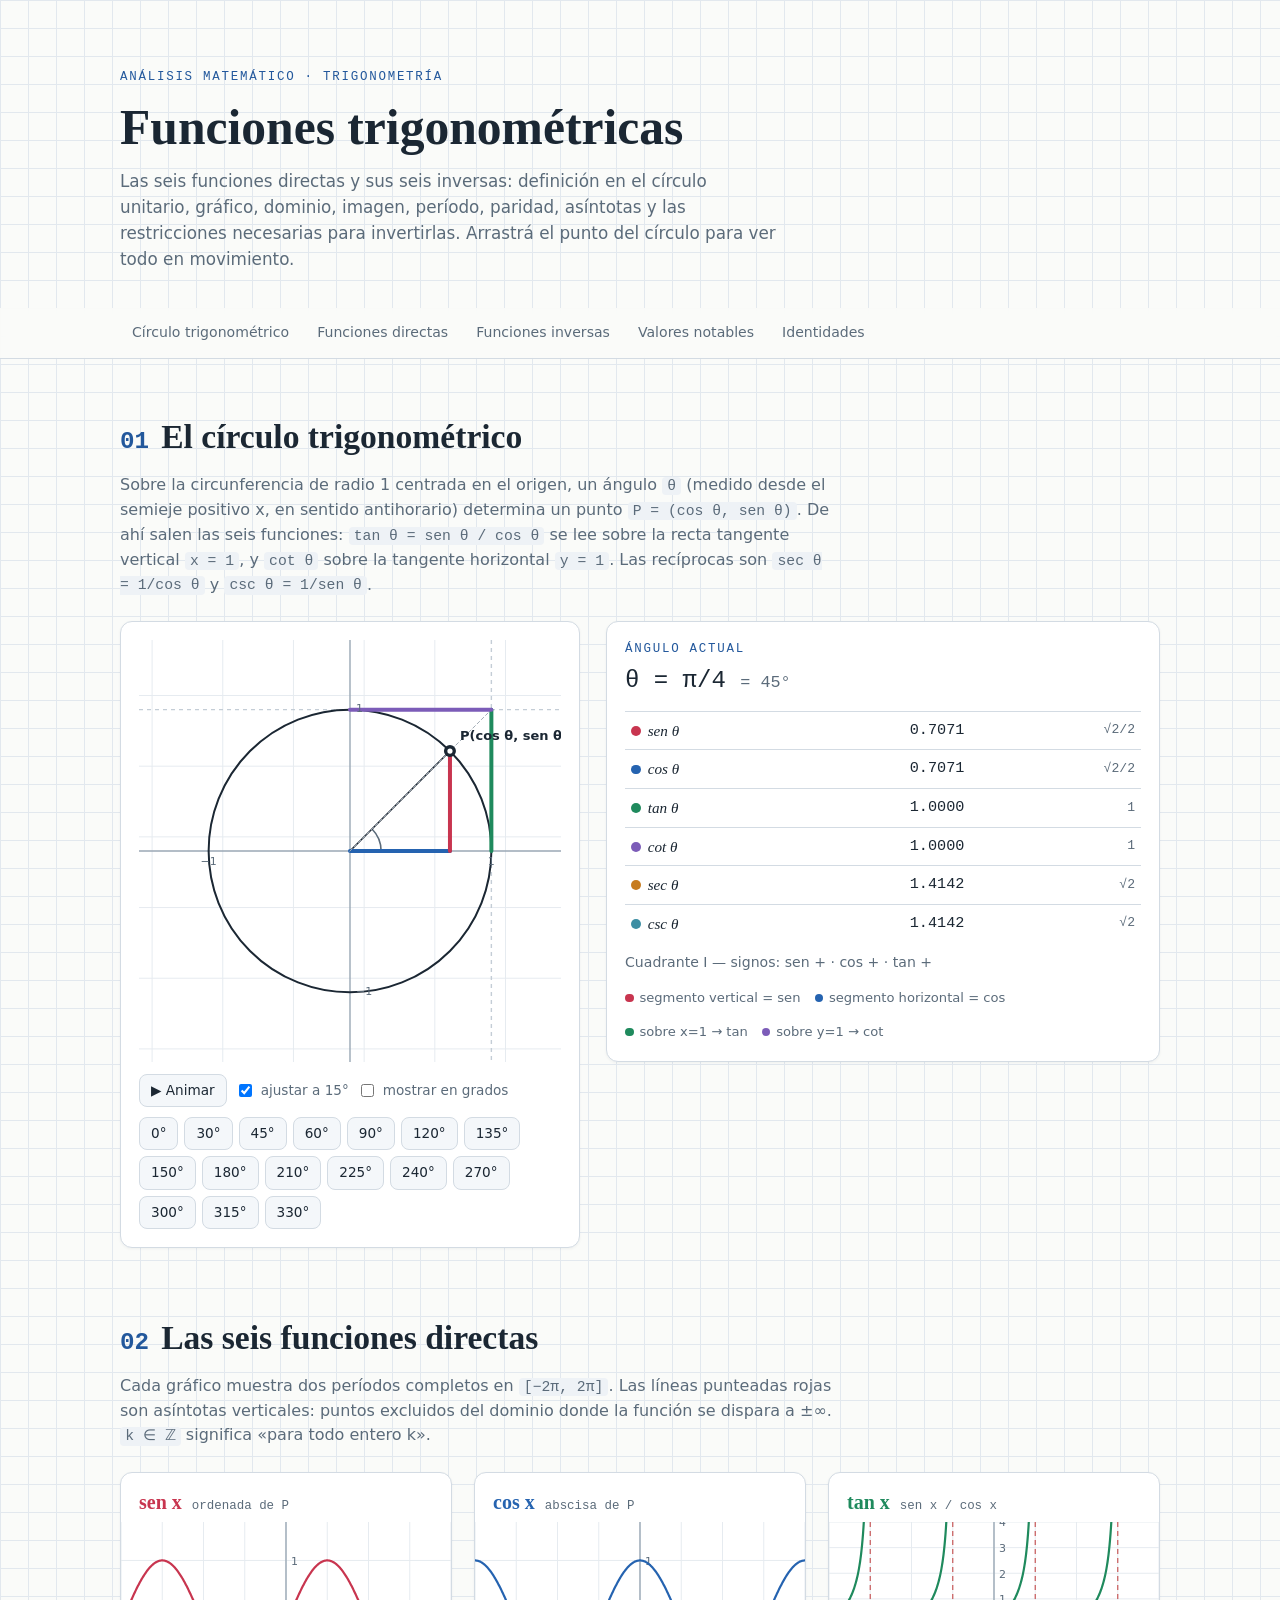
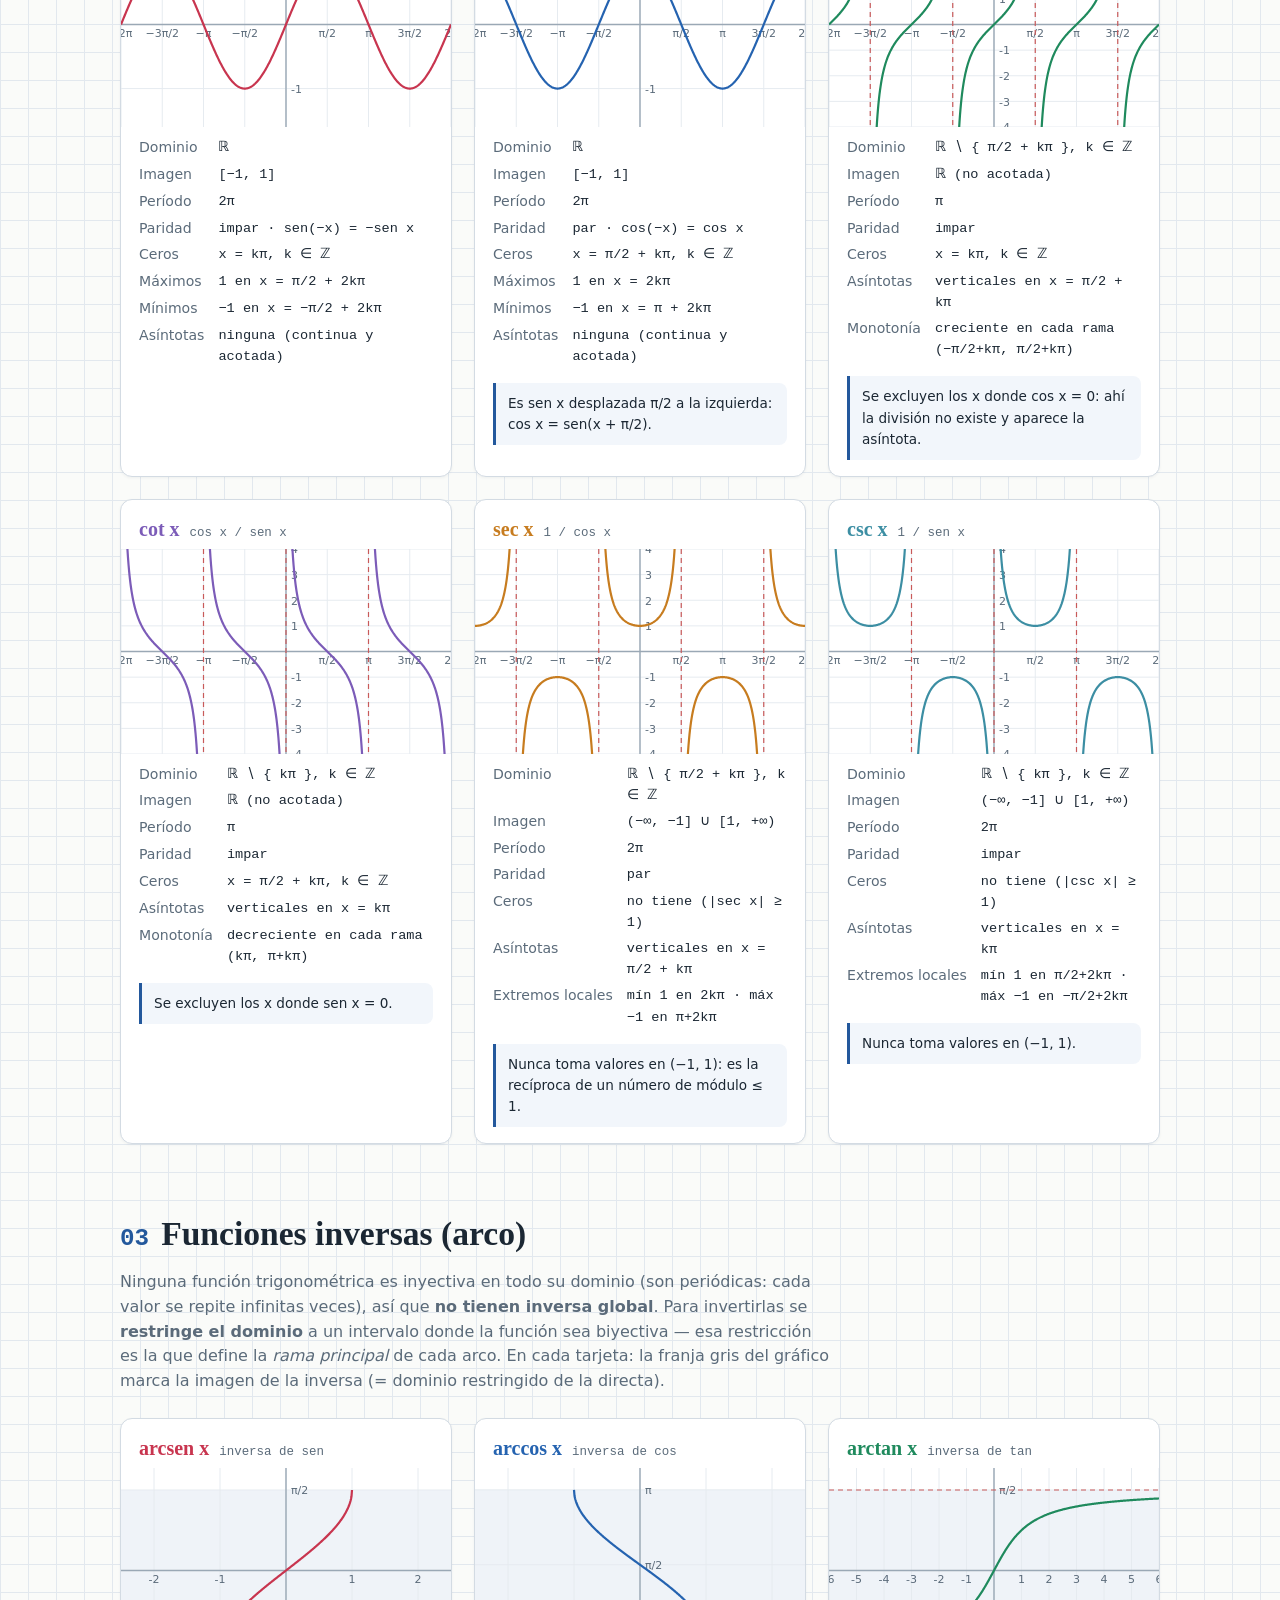
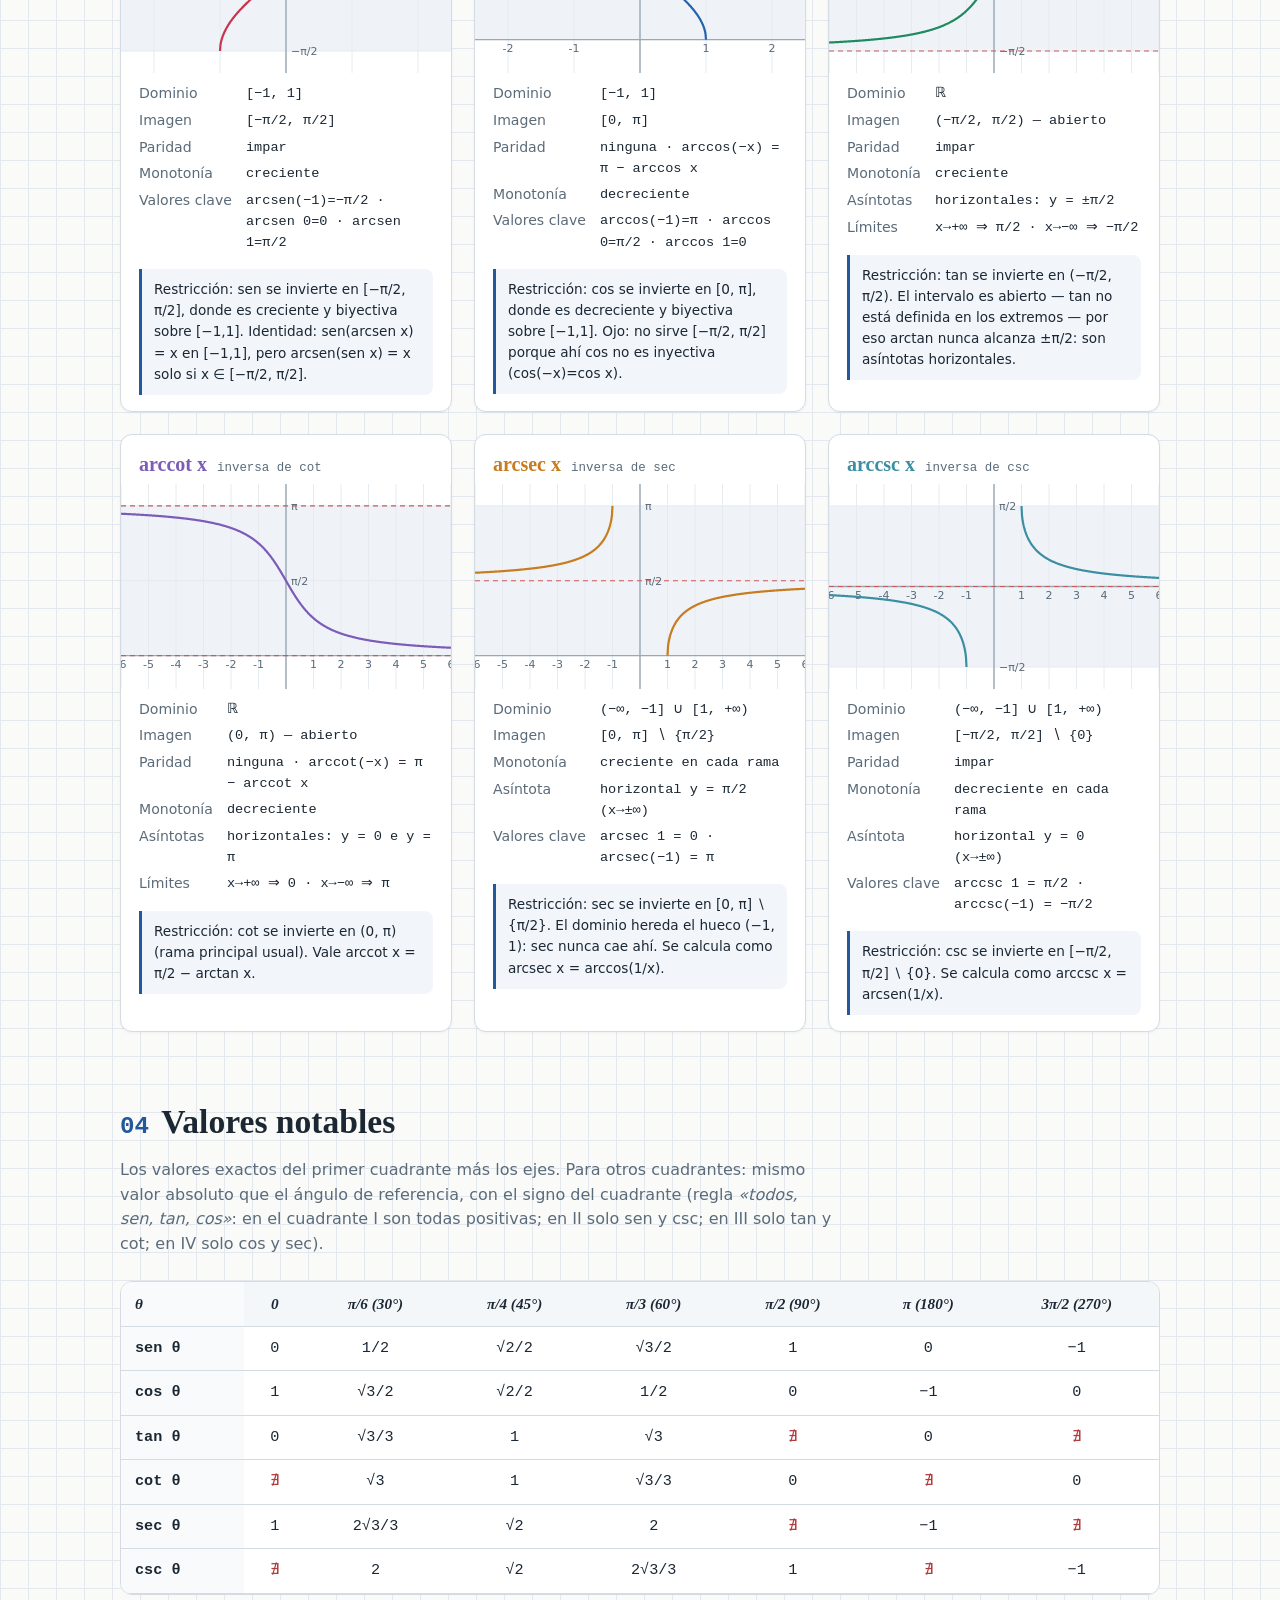
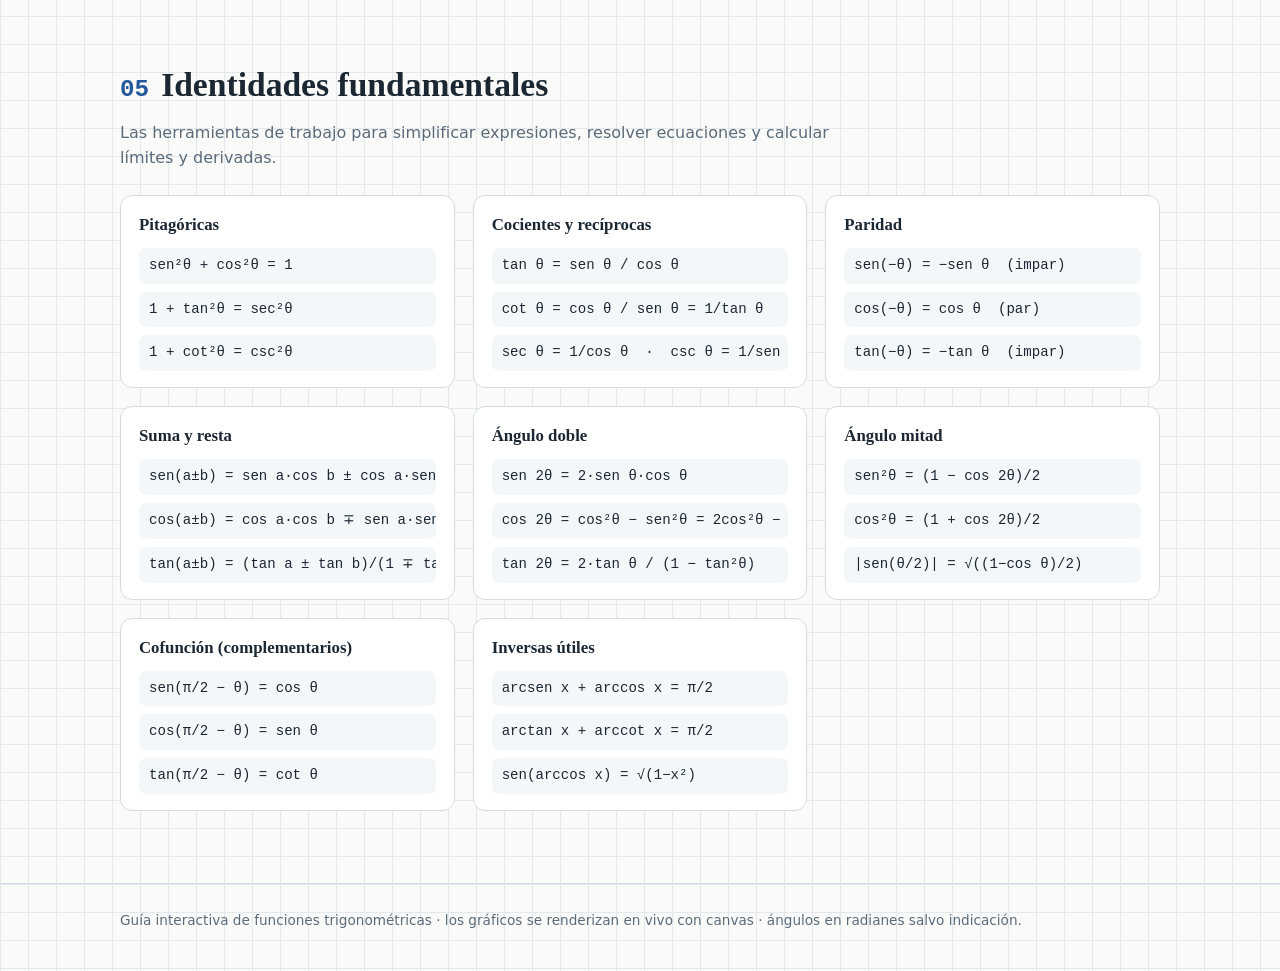
==== analisis/trigonometria/index.html @ d9e130fe "add(analisis): index.html" ====
<!DOCTYPE html>
<html lang="es">
<head>
<meta charset="utf-8">
<meta name="viewport" content="width=device-width, initial-scale=1">
<title>Funciones trigonométricas — guía completa</title>
<style>
  :root{
    --paper:#fafbf9;
    --grid:#e2e8ee;
    --ink:#1b2733;
    --muted:#5b6b7a;
    --accent:#23589c;
    --card:#ffffff;
    --line:#d3dbe3;
    --sin:#c8354f;
    --cos:#2563b0;
    --tan:#1f8a5d;
    --cot:#7c5cb8;
    --sec:#c77c1f;
    --csc:#3c8ea3;
    --serif:'Iowan Old Style','Palatino Linotype',Palatino,Georgia,serif;
    --sans:system-ui,-apple-system,'Segoe UI',Roboto,sans-serif;
    --mono:ui-monospace,'Cascadia Code',Menlo,Consolas,monospace;
  }
  *{box-sizing:border-box}
  html{scroll-behavior:smooth}
  @media (prefers-reduced-motion: reduce){ html{scroll-behavior:auto} }
  body{
    margin:0; color:var(--ink); font-family:var(--sans);
    background:
      linear-gradient(var(--grid) 1px, transparent 1px),
      linear-gradient(90deg, var(--grid) 1px, transparent 1px),
      var(--paper);
    background-size:28px 28px, 28px 28px, auto;
    line-height:1.55;
  }
  .wrap{max-width:1080px; margin:0 auto; padding:0 20px}

  header.hero{padding:56px 0 8px}
  .eyebrow{font-family:var(--mono); font-size:.78rem; letter-spacing:.14em; text-transform:uppercase; color:var(--accent)}
  h1{font-family:var(--serif); font-size:clamp(2rem,5vw,3.1rem); margin:.2em 0 .25em; text-wrap:balance; line-height:1.12}
  .lede{max-width:62ch; color:var(--muted); font-size:1.05rem; margin:0}

  nav.toc{position:sticky; top:0; z-index:30; background:rgba(250,251,249,.92); backdrop-filter:blur(6px);
    border-bottom:1px solid var(--line); margin-top:28px}
  nav.toc .wrap{display:flex; gap:4px; overflow-x:auto; padding:8px 20px}
  nav.toc a{white-space:nowrap; text-decoration:none; color:var(--muted); font-size:.88rem; padding:6px 12px; border-radius:999px}
  nav.toc a:hover, nav.toc a:focus-visible{color:var(--accent); background:#eaf1f8; outline:none}

  section{padding:52px 0 12px}
  h2{font-family:var(--serif); font-size:clamp(1.5rem,3.4vw,2.1rem); margin:0 0 .3em; text-wrap:balance}
  h2 .num{color:var(--accent); font-family:var(--mono); font-size:.72em; margin-right:.5em}
  .sub{color:var(--muted); max-width:70ch; margin:0 0 24px}
  .sub code, p code, li code, td code{font-family:var(--mono); font-size:.92em; background:#eef2f6; padding:.08em .35em; border-radius:4px}

  /* ---------- círculo ---------- */
  .circle-layout{display:grid; grid-template-columns:minmax(300px,460px) 1fr; gap:26px; align-items:start}
  @media (max-width:820px){ .circle-layout{grid-template-columns:1fr} }
  .panel{background:var(--card); border:1px solid var(--line); border-radius:12px; padding:18px; box-shadow:0 1px 3px rgba(27,39,51,.05)}
  #circleCanvas{width:100%; height:auto; display:block; touch-action:none; cursor:grab; border-radius:8px}
  .controls{display:flex; flex-wrap:wrap; gap:8px; margin-top:12px; align-items:center}
  .controls button, .angle-btns button{
    font:inherit; font-size:.85rem; border:1px solid var(--line); background:#f4f7fa; color:var(--ink);
    padding:5px 11px; border-radius:8px; cursor:pointer}
  .controls button:hover, .angle-btns button:hover{border-color:var(--accent); color:var(--accent)}
  .controls button:focus-visible, .angle-btns button:focus-visible, .toggle input:focus-visible{outline:2px solid var(--accent); outline-offset:2px}
  .controls button[aria-pressed="true"]{background:var(--accent); color:#fff; border-color:var(--accent)}
  .toggle{display:flex; gap:6px; align-items:center; font-size:.85rem; color:var(--muted)}
  .angle-btns{display:flex; flex-wrap:wrap; gap:6px; margin-top:10px}
  .readout{font-family:var(--mono); font-variant-numeric:tabular-nums}
  .theta-big{font-size:1.5rem; margin:2px 0 12px}
  .theta-big small{color:var(--muted); font-size:.7em}
  table.vals{width:100%; border-collapse:collapse; font-size:.95rem}
  table.vals td{padding:7px 6px; border-top:1px solid var(--line)}
  table.vals td:first-child{font-family:var(--serif); font-style:italic; width:5.5em}
  table.vals td:nth-child(2){font-family:var(--mono); font-variant-numeric:tabular-nums; text-align:right}
  table.vals td:nth-child(3){color:var(--muted); font-size:.82rem; text-align:right; font-family:var(--mono)}
  .dot{display:inline-block; width:.65em; height:.65em; border-radius:50%; margin-right:.45em; vertical-align:baseline}
  .quad{margin-top:10px; font-size:.88rem; color:var(--muted)}

  /* ---------- tarjetas de funciones ---------- */
  .fn-grid{display:grid; grid-template-columns:repeat(auto-fit,minmax(310px,1fr)); gap:22px}
  .fn-card{background:var(--card); border:1px solid var(--line); border-radius:12px; overflow:hidden;
    box-shadow:0 1px 3px rgba(27,39,51,.05); display:flex; flex-direction:column}
  .fn-card h3{margin:0; padding:14px 18px 4px; font-family:var(--serif); font-size:1.25rem; display:flex; align-items:baseline; gap:10px}
  .fn-card h3 .def{font-family:var(--mono); font-size:.78rem; color:var(--muted); font-weight:400}
  .fn-card canvas{width:100%; height:auto; display:block}
  .props{margin:0; padding:10px 18px 16px; display:grid; grid-template-columns:auto 1fr; gap:5px 14px; font-size:.88rem}
  .props dt{color:var(--muted)}
  .props dd{margin:0; font-family:var(--mono); font-size:.85rem; font-variant-numeric:tabular-nums}
  .restr{margin:0 18px 16px; padding:10px 12px; border-left:3px solid var(--accent); background:#f2f6fb;
    font-size:.85rem; border-radius:0 8px 8px 0}

  /* ---------- tablas ---------- */
  .tbl-scroll{overflow-x:auto; background:var(--card); border:1px solid var(--line); border-radius:12px}
  table.notable{border-collapse:collapse; width:100%; min-width:640px; font-size:.95rem}
  table.notable th, table.notable td{padding:10px 14px; text-align:center; border-bottom:1px solid var(--line)}
  table.notable th{font-family:var(--serif); font-style:italic; font-weight:600; background:#f4f7fa}
  table.notable td{font-family:var(--mono); font-variant-numeric:tabular-nums}
  table.notable tr td:first-child, table.notable tr th:first-child{text-align:left; background:#f9fafb; font-weight:600}
  .und{color:#b23b3b}

  .id-grid{display:grid; grid-template-columns:repeat(auto-fit,minmax(260px,1fr)); gap:18px}
  .id-card{background:var(--card); border:1px solid var(--line); border-radius:12px; padding:16px 18px}
  .id-card h3{margin:0 0 10px; font-family:var(--serif); font-size:1.05rem}
  .id-card ul{margin:0; padding:0; list-style:none; display:grid; gap:8px}
  .id-card li{font-family:var(--mono); font-size:.88rem; background:#f4f7fa; padding:7px 10px; border-radius:7px; overflow-x:auto; white-space:nowrap}

  footer{margin-top:60px; padding:26px 0 40px; border-top:1px solid var(--line); color:var(--muted); font-size:.85rem}
  .legend{display:flex; flex-wrap:wrap; gap:14px; font-size:.82rem; color:var(--muted); margin-top:10px}
</style>
</head>
<body>

<header class="hero">
  <div class="wrap">
    <p class="eyebrow">Análisis matemático · Trigonometría</p>
    <h1>Funciones trigonométricas</h1>
    <p class="lede">Las seis funciones directas y sus seis inversas: definición en el círculo unitario, gráfico, dominio, imagen, período, paridad, asíntotas y las restricciones necesarias para invertirlas. Arrastrá el punto del círculo para ver todo en movimiento.</p>
  </div>
</header>

<nav class="toc" aria-label="Secciones">
  <div class="wrap">
    <a href="#circulo">Círculo trigonométrico</a>
    <a href="#directas">Funciones directas</a>
    <a href="#inversas">Funciones inversas</a>
    <a href="#tabla">Valores notables</a>
    <a href="#identidades">Identidades</a>
  </div>
</nav>

<section id="circulo">
  <div class="wrap">
    <h2><span class="num">01</span>El círculo trigonométrico</h2>
    <p class="sub">Sobre la circunferencia de radio 1 centrada en el origen, un ángulo <code>θ</code> (medido desde el semieje positivo x, en sentido antihorario) determina un punto <code>P = (cos θ, sen θ)</code>. De ahí salen las seis funciones: <code>tan θ = sen θ / cos θ</code> se lee sobre la recta tangente vertical <code>x = 1</code>, y <code>cot θ</code> sobre la tangente horizontal <code>y = 1</code>. Las recíprocas son <code>sec θ = 1/cos θ</code> y <code>csc θ = 1/sen θ</code>.</p>

    <div class="circle-layout">
      <div class="panel">
        <canvas id="circleCanvas" width="460" height="460" aria-label="Círculo trigonométrico interactivo: arrastrá para cambiar el ángulo"></canvas>
        <div class="controls">
          <button id="btnAnim" aria-pressed="false">▶ Animar</button>
          <label class="toggle"><input type="checkbox" id="chkSnap" checked> ajustar a 15°</label>
          <label class="toggle"><input type="checkbox" id="chkDeg"> mostrar en grados</label>
        </div>
        <div class="angle-btns" id="angleBtns" aria-label="Ángulos notables"></div>
      </div>

      <div class="panel">
        <p class="eyebrow" style="margin:0">Ángulo actual</p>
        <p class="theta-big readout"><span id="thetaOut">θ = π/4</span> <small id="thetaAlt">= 45°</small></p>
        <table class="vals" id="valsTable">
          <tbody>
            <tr><td><span class="dot" style="background:var(--sin)"></span>sen θ</td><td id="vsin"></td><td id="esin"></td></tr>
            <tr><td><span class="dot" style="background:var(--cos)"></span>cos θ</td><td id="vcos"></td><td id="ecos"></td></tr>
            <tr><td><span class="dot" style="background:var(--tan)"></span>tan θ</td><td id="vtan"></td><td id="etan"></td></tr>
            <tr><td><span class="dot" style="background:var(--cot)"></span>cot θ</td><td id="vcot"></td><td id="ecot"></td></tr>
            <tr><td><span class="dot" style="background:var(--sec)"></span>sec θ</td><td id="vsec"></td><td id="esec"></td></tr>
            <tr><td><span class="dot" style="background:var(--csc)"></span>csc θ</td><td id="vcsc"></td><td id="ecsc"></td></tr>
          </tbody>
        </table>
        <p class="quad" id="quadOut"></p>
        <div class="legend">
          <span><span class="dot" style="background:var(--sin)"></span>segmento vertical = sen</span>
          <span><span class="dot" style="background:var(--cos)"></span>segmento horizontal = cos</span>
          <span><span class="dot" style="background:var(--tan)"></span>sobre x=1 → tan</span>
          <span><span class="dot" style="background:var(--cot)"></span>sobre y=1 → cot</span>
        </div>
      </div>
    </div>
  </div>
</section>

<section id="directas">
  <div class="wrap">
    <h2><span class="num">02</span>Las seis funciones directas</h2>
    <p class="sub">Cada gráfico muestra dos períodos completos en <code>[−2π, 2π]</code>. Las líneas punteadas rojas son asíntotas verticales: puntos excluidos del dominio donde la función se dispara a ±∞. <code>k ∈ ℤ</code> significa «para todo entero k».</p>
    <div class="fn-grid" id="directGrid"></div>
  </div>
</section>

<section id="inversas">
  <div class="wrap">
    <h2><span class="num">03</span>Funciones inversas (arco)</h2>
    <p class="sub">Ninguna función trigonométrica es inyectiva en todo su dominio (son periódicas: cada valor se repite infinitas veces), así que <strong>no tienen inversa global</strong>. Para invertirlas se <strong>restringe el dominio</strong> a un intervalo donde la función sea biyectiva — esa restricción es la que define la <em>rama principal</em> de cada arco. En cada tarjeta: la franja gris del gráfico marca la imagen de la inversa (= dominio restringido de la directa).</p>
    <div class="fn-grid" id="inverseGrid"></div>
  </div>
</section>

<section id="tabla">
  <div class="wrap">
    <h2><span class="num">04</span>Valores notables</h2>
    <p class="sub">Los valores exactos del primer cuadrante más los ejes. Para otros cuadrantes: mismo valor absoluto que el ángulo de referencia, con el signo del cuadrante (regla <em>«todos, sen, tan, cos»</em>: en el cuadrante I son todas positivas; en II solo sen y csc; en III solo tan y cot; en IV solo cos y sec).</p>
    <div class="tbl-scroll">
      <table class="notable">
        <thead>
          <tr><th>θ</th><th>0</th><th>π/6 (30°)</th><th>π/4 (45°)</th><th>π/3 (60°)</th><th>π/2 (90°)</th><th>π (180°)</th><th>3π/2 (270°)</th></tr>
        </thead>
        <tbody>
          <tr><td>sen θ</td><td>0</td><td>1/2</td><td>√2/2</td><td>√3/2</td><td>1</td><td>0</td><td>−1</td></tr>
          <tr><td>cos θ</td><td>1</td><td>√3/2</td><td>√2/2</td><td>1/2</td><td>0</td><td>−1</td><td>0</td></tr>
          <tr><td>tan θ</td><td>0</td><td>√3/3</td><td>1</td><td>√3</td><td class="und">∄</td><td>0</td><td class="und">∄</td></tr>
          <tr><td>cot θ</td><td class="und">∄</td><td>√3</td><td>1</td><td>√3/3</td><td>0</td><td class="und">∄</td><td>0</td></tr>
          <tr><td>sec θ</td><td>1</td><td>2√3/3</td><td>√2</td><td>2</td><td class="und">∄</td><td>−1</td><td class="und">∄</td></tr>
          <tr><td>csc θ</td><td class="und">∄</td><td>2</td><td>√2</td><td>2√3/3</td><td>1</td><td class="und">∄</td><td>−1</td></tr>
        </tbody>
      </table>
    </div>
  </div>
</section>

<section id="identidades">
  <div class="wrap">
    <h2><span class="num">05</span>Identidades fundamentales</h2>
    <p class="sub">Las herramientas de trabajo para simplificar expresiones, resolver ecuaciones y calcular límites y derivadas.</p>
    <div class="id-grid">
      <div class="id-card">
        <h3>Pitagóricas</h3>
        <ul>
          <li>sen²θ + cos²θ = 1</li>
          <li>1 + tan²θ = sec²θ</li>
          <li>1 + cot²θ = csc²θ</li>
        </ul>
      </div>
      <div class="id-card">
        <h3>Cocientes y recíprocas</h3>
        <ul>
          <li>tan θ = sen θ / cos θ</li>
          <li>cot θ = cos θ / sen θ = 1/tan θ</li>
          <li>sec θ = 1/cos θ &nbsp;·&nbsp; csc θ = 1/sen θ</li>
        </ul>
      </div>
      <div class="id-card">
        <h3>Paridad</h3>
        <ul>
          <li>sen(−θ) = −sen θ &nbsp;(impar)</li>
          <li>cos(−θ) = cos θ &nbsp;(par)</li>
          <li>tan(−θ) = −tan θ &nbsp;(impar)</li>
        </ul>
      </div>
      <div class="id-card">
        <h3>Suma y resta</h3>
        <ul>
          <li>sen(a±b) = sen a·cos b ± cos a·sen b</li>
          <li>cos(a±b) = cos a·cos b ∓ sen a·sen b</li>
          <li>tan(a±b) = (tan a ± tan b)/(1 ∓ tan a·tan b)</li>
        </ul>
      </div>
      <div class="id-card">
        <h3>Ángulo doble</h3>
        <ul>
          <li>sen 2θ = 2·sen θ·cos θ</li>
          <li>cos 2θ = cos²θ − sen²θ = 2cos²θ − 1</li>
          <li>tan 2θ = 2·tan θ / (1 − tan²θ)</li>
        </ul>
      </div>
      <div class="id-card">
        <h3>Ángulo mitad</h3>
        <ul>
          <li>sen²θ = (1 − cos 2θ)/2</li>
          <li>cos²θ = (1 + cos 2θ)/2</li>
          <li>|sen(θ/2)| = √((1−cos θ)/2)</li>
        </ul>
      </div>
      <div class="id-card">
        <h3>Cofunción (complementarios)</h3>
        <ul>
          <li>sen(π/2 − θ) = cos θ</li>
          <li>cos(π/2 − θ) = sen θ</li>
          <li>tan(π/2 − θ) = cot θ</li>
        </ul>
      </div>
      <div class="id-card">
        <h3>Inversas útiles</h3>
        <ul>
          <li>arcsen x + arccos x = π/2</li>
          <li>arctan x + arccot x = π/2</li>
          <li>sen(arccos x) = √(1−x²)</li>
        </ul>
      </div>
    </div>
  </div>
</section>

<footer>
  <div class="wrap">
    Guía interactiva de funciones trigonométricas · los gráficos se renderizan en vivo con canvas · ángulos en radianes salvo indicación.
  </div>
</footer>

<script>
(() => {
'use strict';
const PI = Math.PI, TAU = 2*PI;
const css = v => getComputedStyle(document.documentElement).getPropertyValue(v).trim();
const C = { sin:css('--sin'), cos:css('--cos'), tan:css('--tan'), cot:css('--cot'), sec:css('--sec'), csc:css('--csc'),
            ink:css('--ink'), grid:'#e6ebf0', axis:'#9aa8b5', asym:'#c85a5a', muted:css('--muted') };
const reduceMotion = matchMedia('(prefers-reduced-motion: reduce)').matches;

/* ---------- utilidades de formato ---------- */
const FRACS = [ [0,'0'],[PI/6,'π/6'],[PI/4,'π/4'],[PI/3,'π/3'],[PI/2,'π/2'],[2*PI/3,'2π/3'],[3*PI/4,'3π/4'],
  [5*PI/6,'5π/6'],[PI,'π'],[7*PI/6,'7π/6'],[5*PI/4,'5π/4'],[4*PI/3,'4π/3'],[3*PI/2,'3π/2'],
  [5*PI/3,'5π/3'],[7*PI/4,'7π/4'],[11*PI/6,'11π/6'],[TAU,'2π'],[PI/12,'π/12'],[5*PI/12,'5π/12'],
  [7*PI/12,'7π/12'],[11*PI/12,'11π/12'],[13*PI/12,'13π/12'],[17*PI/12,'17π/12'],[19*PI/12,'19π/12'],[23*PI/12,'23π/12'] ];
function piName(x){
  for(const [v,n] of FRACS) if(Math.abs(x-v) < 1e-9) return n;
  return null;
}
const fmt = (x,d=4) => (Math.abs(x)<5e-13?0:x).toFixed(d).replace('-','−');
const EXACT = new Map([
  ['0','0'],['0.5','1/2'],['-0.5','−1/2'],['1','1'],['-1','−1'],
  [(Math.SQRT2/2).toFixed(6),'√2/2'],[(-Math.SQRT2/2).toFixed(6),'−√2/2'],
  [(Math.sqrt(3)/2).toFixed(6),'√3/2'],[(-Math.sqrt(3)/2).toFixed(6),'−√3/2'],
  [Math.sqrt(3).toFixed(6),'√3'],[(-Math.sqrt(3)).toFixed(6),'−√3'],
  [(Math.sqrt(3)/3).toFixed(6),'√3/3'],[(-Math.sqrt(3)/3).toFixed(6),'−√3/3'],
  ['2','2'],['-2','−2'],[Math.SQRT2.toFixed(6),'√2'],[(-Math.SQRT2).toFixed(6),'−√2'],
  [(2/Math.sqrt(3)).toFixed(6),'2√3/3'],[(-2/Math.sqrt(3)).toFixed(6),'−2√3/3'],
]);
const exactName = x => { const k = (Math.abs(x)<5e-13?0:x).toFixed(6).replace('-0.000000','0.000000');
  return EXACT.get(parseFloat(k).toString()) ?? EXACT.get(k) ?? ''; };

/* ---------- plotter genérico ---------- */
function setupCanvas(cv, wCss, hCss){
  const dpr = Math.min(devicePixelRatio || 1, 2.5);
  cv.width = Math.round(wCss*dpr); cv.height = Math.round(hCss*dpr);
  const ctx = cv.getContext('2d');
  ctx.setTransform(dpr,0,0,dpr,0,0);
  return ctx;
}
function drawGraph(cv, cfg){
  const W = cv.clientWidth || 340, H = Math.round(W*0.62);
  cv.style.height = H+'px';
  const ctx = setupCanvas(cv, W, H);
  const {fn, xmin, xmax, ymin, ymax, color, asym=[], xticksPi=true, yticksPi=false, band=null, hAsym=[]} = cfg;
  const X = x => (x-xmin)/(xmax-xmin)*W;
  const Y = y => H - (y-ymin)/(ymax-ymin)*H;
  ctx.clearRect(0,0,W,H);

  // banda de restricción (para inversas: imagen = dominio restringido)
  if(band){
    ctx.fillStyle = 'rgba(35,88,156,.07)';
    ctx.fillRect(0, Y(band[1]), W, Y(band[0])-Y(band[1]));
  }
  // grilla
  ctx.lineWidth = 1; ctx.strokeStyle = C.grid; ctx.beginPath();
  const xstep = xticksPi ? PI/2 : 1, ystep = yticksPi ? PI/2 : 1;
  for(let x=Math.ceil(xmin/xstep)*xstep; x<=xmax+1e-9; x+=xstep){ ctx.moveTo(X(x),0); ctx.lineTo(X(x),H); }
  for(let y=Math.ceil(ymin/ystep)*ystep; y<=ymax+1e-9; y+=ystep){ ctx.moveTo(0,Y(y)); ctx.lineTo(W,Y(y)); }
  ctx.stroke();
  // ejes
  ctx.strokeStyle = C.axis; ctx.lineWidth = 1.4; ctx.beginPath();
  if(ymin<0 && ymax>0){ ctx.moveTo(0,Y(0)); ctx.lineTo(W,Y(0)); }
  if(xmin<0 && xmax>0){ ctx.moveTo(X(0),0); ctx.lineTo(X(0),H); }
  ctx.stroke();
  // etiquetas de ticks
  ctx.fillStyle = C.muted; ctx.font = '11px '+getComputedStyle(document.body).fontFamily;
  ctx.textAlign='center'; ctx.textBaseline='top';
  for(let x=Math.ceil(xmin/xstep)*xstep; x<=xmax+1e-9; x+=xstep){
    if(Math.abs(x)<1e-9) continue;
    const lbl = xticksPi ? piTick(x) : String(Math.round(x));
    if(lbl) ctx.fillText(lbl, X(x), Math.min(H-14, Y(0)+4));
  }
  ctx.textAlign='left';
  for(let y=Math.ceil(ymin/ystep)*ystep; y<=ymax+1e-9; y+=ystep){
    if(Math.abs(y)<1e-9) continue;
    const lbl = yticksPi ? piTick(y) : String(Math.round(y));
    if(lbl) ctx.fillText(lbl, Math.min(W-30, X(0)+5), Y(y)-13+9);
  }
  // asíntotas verticales
  ctx.strokeStyle = C.asym; ctx.setLineDash([5,4]); ctx.lineWidth = 1.2; ctx.beginPath();
  for(const a of asym){ if(a>xmin && a<xmax){ ctx.moveTo(X(a),0); ctx.lineTo(X(a),H); } }
  ctx.stroke();
  // asíntotas horizontales
  ctx.beginPath();
  for(const a of hAsym){ if(a>ymin && a<ymax){ ctx.moveTo(0,Y(a)); ctx.lineTo(W,Y(a)); } }
  ctx.stroke();
  ctx.setLineDash([]);
  // curva
  ctx.strokeStyle = color; ctx.lineWidth = 2.2; ctx.lineJoin='round';
  const N = Math.max(600, W*2), jump = (ymax-ymin)*1.2;
  let prev = null;
  ctx.beginPath();
  for(let i=0;i<=N;i++){
    const x = xmin + (xmax-xmin)*i/N;
    let y = fn(x);
    if(!isFinite(y)){ prev=null; continue; }
    const yc = Math.max(ymin-1, Math.min(ymax+1, y));
    if(prev===null || Math.abs(y-prev) > jump) ctx.moveTo(X(x),Y(yc));
    else ctx.lineTo(X(x),Y(yc));
    prev = y;
  }
  ctx.stroke();
}
function piTick(x){
  const s = x<0?'−':'', a = Math.abs(x);
  const n = Math.round(a/(PI/2));
  if(Math.abs(a - n*PI/2) > 1e-6 || n===0) return null;
  const names = {1:'π/2',2:'π',3:'3π/2',4:'2π',5:'5π/2',6:'3π',7:'7π/2',8:'4π'};
  return s+(names[n]??null);
}

/* ---------- definiciones de funciones ---------- */
const K = 'k ∈ ℤ';
const DIRECT = [
  { id:'sen', name:'sen x', def:'ordenada de P', color:C.sin, fn:Math.sin,
    props:{ 'Dominio':'ℝ', 'Imagen':'[−1, 1]', 'Período':'2π', 'Paridad':'impar · sen(−x) = −sen x',
      'Ceros':`x = kπ, ${K}`, 'Máximos':'1 en x = π/2 + 2kπ', 'Mínimos':'−1 en x = −π/2 + 2kπ',
      'Asíntotas':'ninguna (continua y acotada)' },
    cfg:{ ymin:-1.6, ymax:1.6 } },
  { id:'cos', name:'cos x', def:'abscisa de P', color:C.cos, fn:Math.cos,
    props:{ 'Dominio':'ℝ', 'Imagen':'[−1, 1]', 'Período':'2π', 'Paridad':'par · cos(−x) = cos x',
      'Ceros':`x = π/2 + kπ, ${K}`, 'Máximos':'1 en x = 2kπ', 'Mínimos':'−1 en x = π + 2kπ',
      'Asíntotas':'ninguna (continua y acotada)' },
    cfg:{ ymin:-1.6, ymax:1.6 },
    note:'Es sen x desplazada π/2 a la izquierda: cos x = sen(x + π/2).' },
  { id:'tan', name:'tan x', def:'sen x / cos x', color:C.tan, fn:Math.tan,
    props:{ 'Dominio':`ℝ ∖ { π/2 + kπ }, ${K}`, 'Imagen':'ℝ (no acotada)', 'Período':'π', 'Paridad':'impar',
      'Ceros':`x = kπ, ${K}`, 'Asíntotas':'verticales en x = π/2 + kπ', 'Monotonía':'creciente en cada rama (−π/2+kπ, π/2+kπ)' },
    cfg:{ ymin:-4, ymax:4, asym:[-3*PI/2,-PI/2,PI/2,3*PI/2] },
    note:'Se excluyen los x donde cos x = 0: ahí la división no existe y aparece la asíntota.' },
  { id:'cot', name:'cot x', def:'cos x / sen x', color:C.cot, fn:x=>1/Math.tan(x),
    props:{ 'Dominio':`ℝ ∖ { kπ }, ${K}`, 'Imagen':'ℝ (no acotada)', 'Período':'π', 'Paridad':'impar',
      'Ceros':`x = π/2 + kπ, ${K}`, 'Asíntotas':'verticales en x = kπ', 'Monotonía':'decreciente en cada rama (kπ, π+kπ)' },
    cfg:{ ymin:-4, ymax:4, asym:[-TAU,-PI,0,PI,TAU] },
    note:'Se excluyen los x donde sen x = 0.' },
  { id:'sec', name:'sec x', def:'1 / cos x', color:C.sec, fn:x=>1/Math.cos(x),
    props:{ 'Dominio':`ℝ ∖ { π/2 + kπ }, ${K}`, 'Imagen':'(−∞, −1] ∪ [1, +∞)', 'Período':'2π', 'Paridad':'par',
      'Ceros':'no tiene (|sec x| ≥ 1)', 'Asíntotas':'verticales en x = π/2 + kπ', 'Extremos locales':'mín 1 en 2kπ · máx −1 en π+2kπ' },
    cfg:{ ymin:-4, ymax:4, asym:[-3*PI/2,-PI/2,PI/2,3*PI/2] },
    note:'Nunca toma valores en (−1, 1): es la recíproca de un número de módulo ≤ 1.' },
  { id:'csc', name:'csc x', def:'1 / sen x', color:C.csc, fn:x=>1/Math.sin(x),
    props:{ 'Dominio':`ℝ ∖ { kπ }, ${K}`, 'Imagen':'(−∞, −1] ∪ [1, +∞)', 'Período':'2π', 'Paridad':'impar',
      'Ceros':'no tiene (|csc x| ≥ 1)', 'Asíntotas':'verticales en x = kπ', 'Extremos locales':'mín 1 en π/2+2kπ · máx −1 en −π/2+2kπ' },
    cfg:{ ymin:-4, ymax:4, asym:[-TAU,-PI,0,PI,TAU] },
    note:'Nunca toma valores en (−1, 1).' },
];
const INVERSE = [
  { id:'arcsen', name:'arcsen x', def:'inversa de sen', color:C.sin, fn:Math.asin,
    props:{ 'Dominio':'[−1, 1]', 'Imagen':'[−π/2, π/2]', 'Paridad':'impar', 'Monotonía':'creciente',
      'Valores clave':'arcsen(−1)=−π/2 · arcsen 0=0 · arcsen 1=π/2' },
    cfg:{ xmin:-2.5, xmax:2.5, ymin:-2, ymax:2, xticksPi:false, yticksPi:true, band:[-PI/2,PI/2] },
    restr:'Restricción: sen se invierte en [−π/2, π/2], donde es creciente y biyectiva sobre [−1,1]. Identidad: sen(arcsen x) = x en [−1,1], pero arcsen(sen x) = x solo si x ∈ [−π/2, π/2].' },
  { id:'arccos', name:'arccos x', def:'inversa de cos', color:C.cos, fn:Math.acos,
    props:{ 'Dominio':'[−1, 1]', 'Imagen':'[0, π]', 'Paridad':'ninguna · arccos(−x) = π − arccos x', 'Monotonía':'decreciente',
      'Valores clave':'arccos(−1)=π · arccos 0=π/2 · arccos 1=0' },
    cfg:{ xmin:-2.5, xmax:2.5, ymin:-0.7, ymax:3.6, xticksPi:false, yticksPi:true, band:[0,PI] },
    restr:'Restricción: cos se invierte en [0, π], donde es decreciente y biyectiva sobre [−1,1]. Ojo: no sirve [−π/2, π/2] porque ahí cos no es inyectiva (cos(−x)=cos x).' },
  { id:'arctan', name:'arctan x', def:'inversa de tan', color:C.tan, fn:Math.atan,
    props:{ 'Dominio':'ℝ', 'Imagen':'(−π/2, π/2) — abierto', 'Paridad':'impar', 'Monotonía':'creciente',
      'Asíntotas':'horizontales: y = ±π/2', 'Límites':'x→+∞ ⇒ π/2 · x→−∞ ⇒ −π/2' },
    cfg:{ xmin:-6, xmax:6, ymin:-2, ymax:2, xticksPi:false, yticksPi:true, band:[-PI/2,PI/2], hAsym:[-PI/2,PI/2] },
    restr:'Restricción: tan se invierte en (−π/2, π/2). El intervalo es abierto — tan no está definida en los extremos — por eso arctan nunca alcanza ±π/2: son asíntotas horizontales.' },
  { id:'arccot', name:'arccot x', def:'inversa de cot', color:C.cot, fn:x=>Math.atan2(1,x),
    props:{ 'Dominio':'ℝ', 'Imagen':'(0, π) — abierto', 'Paridad':'ninguna · arccot(−x) = π − arccot x', 'Monotonía':'decreciente',
      'Asíntotas':'horizontales: y = 0 e y = π', 'Límites':'x→+∞ ⇒ 0 · x→−∞ ⇒ π' },
    cfg:{ xmin:-6, xmax:6, ymin:-0.7, ymax:3.6, xticksPi:false, yticksPi:true, band:[0,PI], hAsym:[0,PI] },
    restr:'Restricción: cot se invierte en (0, π) (rama principal usual). Vale arccot x = π/2 − arctan x.' },
  { id:'arcsec', name:'arcsec x', def:'inversa de sec', color:C.sec, fn:x=>Math.abs(x)>=1?Math.acos(1/x):NaN,
    props:{ 'Dominio':'(−∞, −1] ∪ [1, +∞)', 'Imagen':'[0, π] ∖ {π/2}', 'Monotonía':'creciente en cada rama',
      'Asíntota':'horizontal y = π/2 (x→±∞)', 'Valores clave':'arcsec 1 = 0 · arcsec(−1) = π' },
    cfg:{ xmin:-6, xmax:6, ymin:-0.7, ymax:3.6, xticksPi:false, yticksPi:true, band:[0,PI], hAsym:[PI/2] },
    restr:'Restricción: sec se invierte en [0, π] ∖ {π/2}. El dominio hereda el hueco (−1, 1): sec nunca cae ahí. Se calcula como arcsec x = arccos(1/x).' },
  { id:'arccsc', name:'arccsc x', def:'inversa de csc', color:C.csc, fn:x=>Math.abs(x)>=1?Math.asin(1/x):NaN,
    props:{ 'Dominio':'(−∞, −1] ∪ [1, +∞)', 'Imagen':'[−π/2, π/2] ∖ {0}', 'Paridad':'impar', 'Monotonía':'decreciente en cada rama',
      'Asíntota':'horizontal y = 0 (x→±∞)', 'Valores clave':'arccsc 1 = π/2 · arccsc(−1) = −π/2' },
    cfg:{ xmin:-6, xmax:6, ymin:-2, ymax:2, xticksPi:false, yticksPi:true, band:[-PI/2,PI/2], hAsym:[0] },
    restr:'Restricción: csc se invierte en [−π/2, π/2] ∖ {0}. Se calcula como arccsc x = arcsen(1/x).' },
];

/* ---------- construir tarjetas ---------- */
function buildCards(list, mountId){
  const mount = document.getElementById(mountId);
  for(const f of list){
    const card = document.createElement('article');
    card.className = 'fn-card'; card.id = 'fn-'+f.id;
    const h = document.createElement('h3');
    h.innerHTML = `<span style="color:${f.color}">${f.name}</span> <span class="def">${f.def}</span>`;
    const cv = document.createElement('canvas');
    cv.setAttribute('role','img');
    cv.setAttribute('aria-label','Gráfico de '+f.name);
    const dl = document.createElement('dl'); dl.className = 'props';
    for(const [k,v] of Object.entries(f.props)){
      const dt = document.createElement('dt'); dt.textContent = k;
      const dd = document.createElement('dd'); dd.textContent = v;
      dl.append(dt,dd);
    }
    card.append(h, cv, dl);
    const noteTxt = f.restr || f.note;
    if(noteTxt){ const p = document.createElement('p'); p.className='restr'; p.textContent = noteTxt; card.append(p); }
    mount.append(card);
    f.canvas = cv;
  }
}
function drawAll(){
  for(const f of [...DIRECT, ...INVERSE]){
    const cfg = Object.assign({ xmin:-TAU, xmax:TAU, xticksPi:true, yticksPi:false }, f.cfg,
                              { fn:f.fn, color:f.color });
    drawGraph(f.canvas, cfg);
  }
}
buildCards(DIRECT,'directGrid');
buildCards(INVERSE,'inverseGrid');

/* ---------- círculo interactivo ---------- */
const ccv = document.getElementById('circleCanvas');
let theta = PI/4;
const chkSnap = document.getElementById('chkSnap');
const chkDeg = document.getElementById('chkDeg');
const btnAnim = document.getElementById('btnAnim');
let animating = false, rafId = null, lastT = null;

function drawCircle(){
  const W = ccv.clientWidth || 420, H = W;
  ccv.style.height = H+'px';
  const ctx = setupCanvas(ccv, W, H);
  const cx = W/2, cy = H/2, R = W*0.335;
  const px = x => cx + x*R, py = y => cy - y*R;
  ctx.clearRect(0,0,W,H);

  // grilla fina
  ctx.strokeStyle = C.grid; ctx.lineWidth = 1; ctx.beginPath();
  for(let v=-1.4; v<=1.4; v+=0.5){ ctx.moveTo(px(v),0); ctx.lineTo(px(v),H); ctx.moveTo(0,py(v)); ctx.lineTo(W,py(v)); }
  ctx.stroke();
  // ejes
  ctx.strokeStyle = C.axis; ctx.lineWidth = 1.4; ctx.beginPath();
  ctx.moveTo(0,cy); ctx.lineTo(W,cy); ctx.moveTo(cx,0); ctx.lineTo(cx,H); ctx.stroke();
  // rectas tangentes x=1 e y=1
  ctx.strokeStyle = '#c4cdd6'; ctx.setLineDash([4,4]); ctx.beginPath();
  ctx.moveTo(px(1),0); ctx.lineTo(px(1),H); ctx.moveTo(0,py(1)); ctx.lineTo(W,py(1)); ctx.stroke();
  ctx.setLineDash([]);
  // circunferencia
  ctx.strokeStyle = C.ink; ctx.lineWidth = 2; ctx.beginPath();
  ctx.arc(cx,cy,R,0,TAU); ctx.stroke();

  const ct = Math.cos(theta), st = Math.sin(theta);
  const tanOK = Math.abs(ct) > 1e-4, cotOK = Math.abs(st) > 1e-4;
  const tn = tanOK ? st/ct : NaN, cn = cotOK ? ct/st : NaN;

  // arco del ángulo
  ctx.strokeStyle = C.muted; ctx.lineWidth = 1.6; ctx.beginPath();
  ctx.arc(cx,cy,R*0.22,0,-theta,theta>0); ctx.stroke();
  // radio
  ctx.strokeStyle = C.ink; ctx.lineWidth = 1.6; ctx.beginPath();
  ctx.moveTo(cx,cy); ctx.lineTo(px(ct),py(st)); ctx.stroke();
  // cos: segmento sobre eje x
  ctx.strokeStyle = C.cos; ctx.lineWidth = 4; ctx.lineCap='round'; ctx.beginPath();
  ctx.moveTo(cx,cy); ctx.lineTo(px(ct),cy); ctx.stroke();
  // sen: vertical desde eje x hasta P
  ctx.strokeStyle = C.sin; ctx.beginPath();
  ctx.moveTo(px(ct),cy); ctx.lineTo(px(ct),py(st)); ctx.stroke();
  // tan: sobre la recta x=1 (prolongación del radio)
  if(tanOK && Math.abs(tn) <= 1.55/0.335){
    ctx.strokeStyle = 'rgba(160,170,180,.8)'; ctx.lineWidth = 1; ctx.setLineDash([3,3]); ctx.beginPath();
    ctx.moveTo(cx,cy); ctx.lineTo(px(1),py(tn)); ctx.stroke(); ctx.setLineDash([]);
    ctx.strokeStyle = C.tan; ctx.lineWidth = 4; ctx.beginPath();
    ctx.moveTo(px(1),cy); ctx.lineTo(px(1),py(tn)); ctx.stroke();
  }
  // cot: sobre la recta y=1
  if(cotOK && Math.abs(cn) <= 1.55/0.335){
    ctx.strokeStyle = 'rgba(160,170,180,.8)'; ctx.lineWidth = 1; ctx.setLineDash([3,3]); ctx.beginPath();
    ctx.moveTo(cx,cy); ctx.lineTo(px(cn),py(1)); ctx.stroke(); ctx.setLineDash([]);
    ctx.strokeStyle = C.cot; ctx.lineWidth = 4; ctx.beginPath();
    ctx.moveTo(cx,py(1)); ctx.lineTo(px(cn),py(1)); ctx.stroke();
  }
  // punto P
  ctx.fillStyle = C.ink; ctx.beginPath();
  ctx.arc(px(ct),py(st),6,0,TAU); ctx.fill();
  ctx.fillStyle = '#fff'; ctx.beginPath();
  ctx.arc(px(ct),py(st),2.6,0,TAU); ctx.fill();
  // etiqueta P
  ctx.fillStyle = C.ink; ctx.font = '600 13px '+getComputedStyle(document.body).fontFamily;
  const lx = px(ct) + (ct>=0? 10 : -10), align = ct>=0?'left':'right';
  ctx.textAlign = align; ctx.textBaseline = 'middle';
  ctx.fillText('P(cos θ, sen θ)', lx, py(st) - 14);
  // marcas 1 y −1
  ctx.fillStyle = C.muted; ctx.font = '11px '+getComputedStyle(document.body).fontFamily;
  ctx.textAlign='center'; ctx.textBaseline='top';
  ctx.fillText('1', px(1), cy+6); ctx.fillText('−1', px(-1), cy+6);
  ctx.textAlign='left'; ctx.textBaseline='middle';
  ctx.fillText('1', cx+6, py(1)); ctx.fillText('−1', cx+6, py(-1));
}

function updateReadout(){
  const t = ((theta % TAU) + TAU) % TAU;
  const name = piName(t);
  const deg = t*180/PI;
  const thetaOut = document.getElementById('thetaOut');
  const thetaAlt = document.getElementById('thetaAlt');
  if(chkDeg.checked){
    thetaOut.textContent = `θ = ${fmt(deg, Math.abs(deg-Math.round(deg))<1e-6?0:1)}°`;
    thetaAlt.textContent = name ? `= ${name} rad` : `= ${fmt(t,4)} rad`;
  } else {
    thetaOut.textContent = name ? `θ = ${name}` : `θ = ${fmt(t,4)}`;
    thetaAlt.textContent = `= ${fmt(deg, Math.abs(deg-Math.round(deg))<1e-6?0:1)}°`;
  }
  const st = Math.sin(t), ct = Math.cos(t);
  const vals = {
    sin:[st,true], cos:[ct,true],
    tan:[Math.abs(ct)>1e-9 ? st/ct : NaN, Math.abs(ct)>1e-9],
    cot:[Math.abs(st)>1e-9 ? ct/st : NaN, Math.abs(st)>1e-9],
    sec:[Math.abs(ct)>1e-9 ? 1/ct : NaN, Math.abs(ct)>1e-9],
    csc:[Math.abs(st)>1e-9 ? 1/st : NaN, Math.abs(st)>1e-9],
  };
  for(const [k,[v,ok]] of Object.entries(vals)){
    const cell = document.getElementById('v'+k), ex = document.getElementById('e'+k);
    if(!ok){ cell.innerHTML = '<span class="und">∄ no existe</span>'; ex.textContent=''; }
    else { cell.textContent = fmt(v,4); ex.textContent = exactName(v); }
  }
  const q = t===0||t===PI/2||t===PI||t===3*PI/2 ? null : Math.floor(t/(PI/2));
  const qn = ['I','II','III','IV'];
  document.getElementById('quadOut').textContent =
    q===null ? 'θ sobre un eje: punto límite entre cuadrantes.'
             : `Cuadrante ${qn[q]} — signos: sen ${st>=0?'+':'−'} · cos ${ct>=0?'+':'−'} · tan ${(st/ct)>=0?'+':'−'}`;
}
function render(){ drawCircle(); updateReadout(); }

function setThetaFromPointer(e){
  const r = ccv.getBoundingClientRect();
  const x = e.clientX - r.left - r.width/2;
  const y = r.height/2 - (e.clientY - r.top);
  let t = Math.atan2(y,x);
  if(t<0) t += TAU;
  if(chkSnap.checked){ t = Math.round(t/(PI/12))*(PI/12); }
  theta = t % TAU; render();
}
let dragging = false;
ccv.addEventListener('pointerdown', e => { dragging = true; stopAnim(); ccv.setPointerCapture(e.pointerId); setThetaFromPointer(e); });
ccv.addEventListener('pointermove', e => { if(dragging) setThetaFromPointer(e); });
ccv.addEventListener('pointerup', () => dragging = false);
ccv.addEventListener('pointercancel', () => dragging = false);

const NOTABLE = [0,30,45,60,90,120,135,150,180,210,225,240,270,300,315,330];
const btnWrap = document.getElementById('angleBtns');
for(const d of NOTABLE){
  const b = document.createElement('button');
  b.textContent = d+'°';
  b.addEventListener('click', () => { stopAnim(); theta = d*PI/180; render(); });
  btnWrap.append(b);
}

function stopAnim(){
  animating = false; btnAnim.setAttribute('aria-pressed','false'); btnAnim.textContent = '▶ Animar';
  if(rafId) cancelAnimationFrame(rafId); rafId = null; lastT = null;
}
btnAnim.addEventListener('click', () => {
  if(animating){ stopAnim(); return; }
  animating = true; btnAnim.setAttribute('aria-pressed','true'); btnAnim.textContent = '⏸ Pausar';
  const step = ts => {
    if(!animating) return;
    if(lastT !== null){ theta = (theta + (ts-lastT)/1000 * (reduceMotion ? 0.15 : 0.6)) % TAU; render(); }
    lastT = ts; rafId = requestAnimationFrame(step);
  };
  rafId = requestAnimationFrame(step);
});
chkDeg.addEventListener('change', updateReadout);

/* ---------- resize ---------- */
let rzTimer = null;
addEventListener('resize', () => {
  clearTimeout(rzTimer);
  rzTimer = setTimeout(() => { drawAll(); render(); }, 120);
});
requestAnimationFrame(() => { drawAll(); render(); });
})();
</script>

</body>
</html>
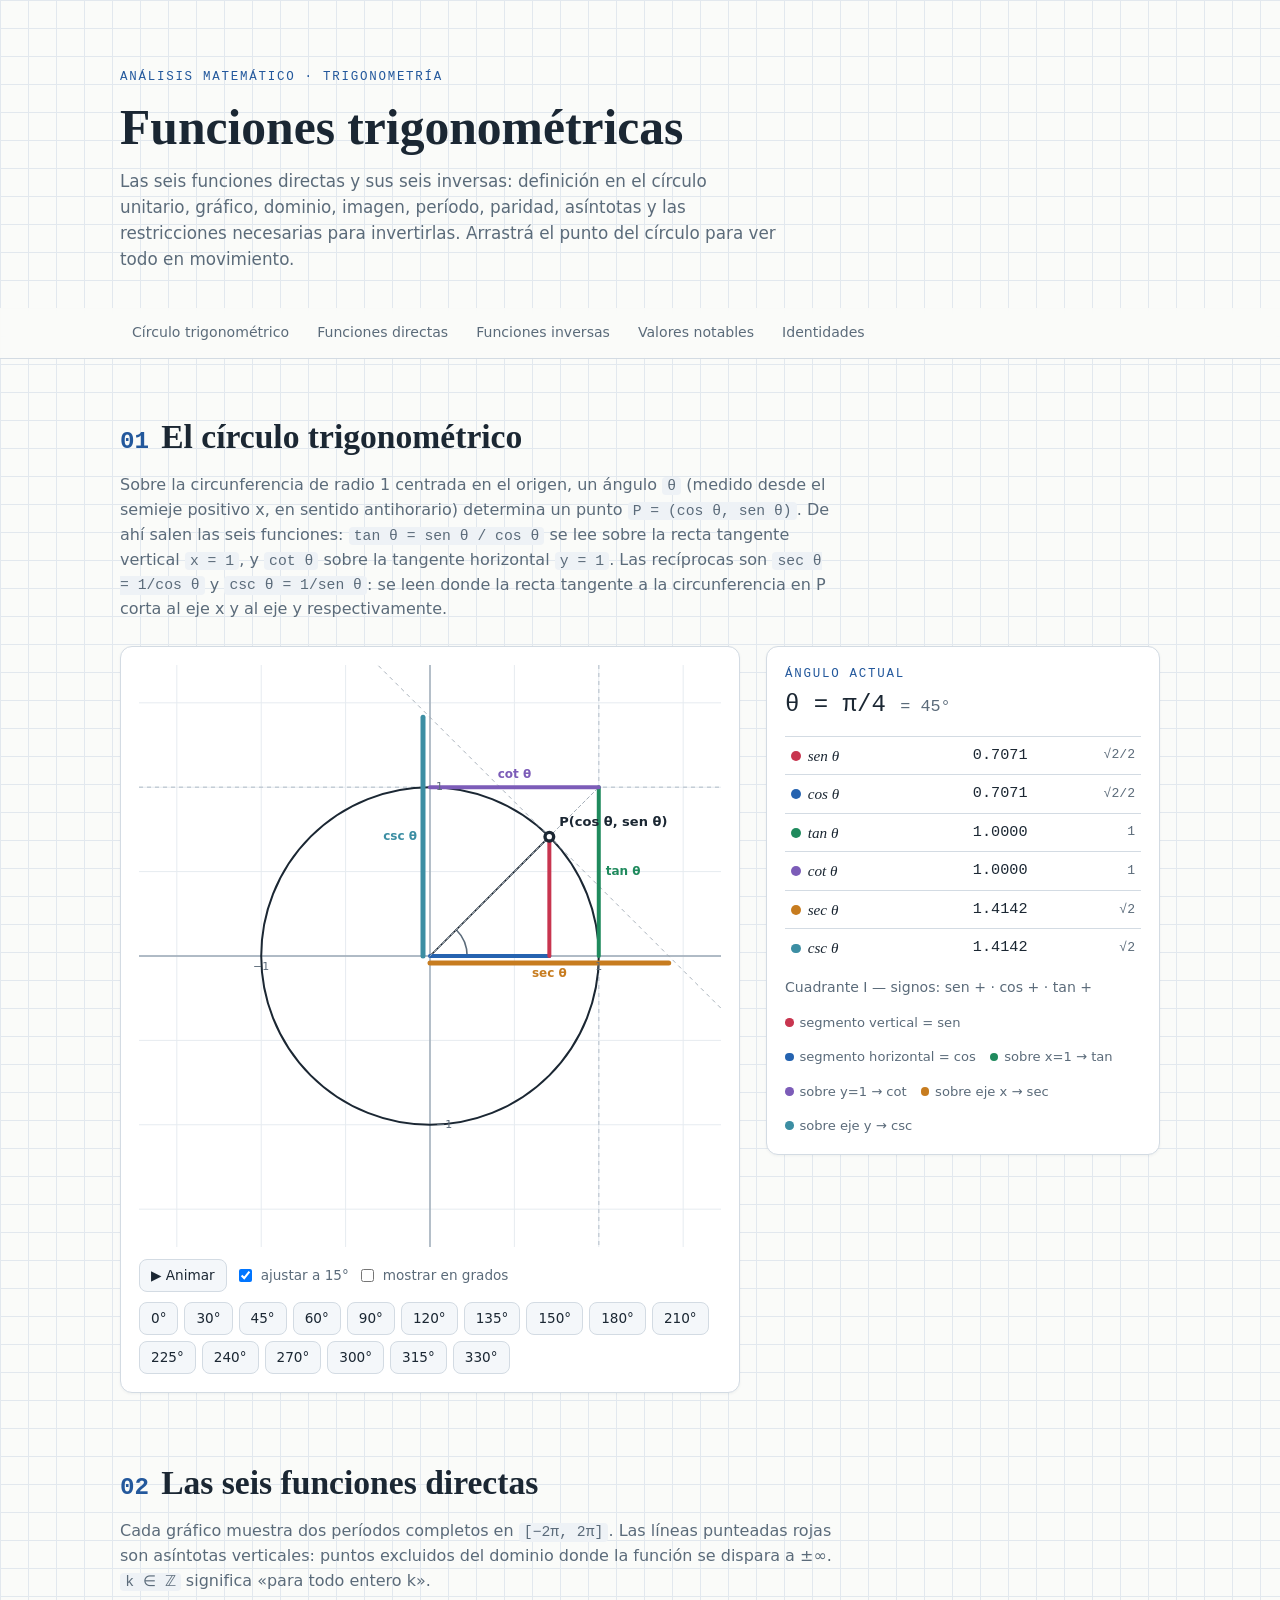
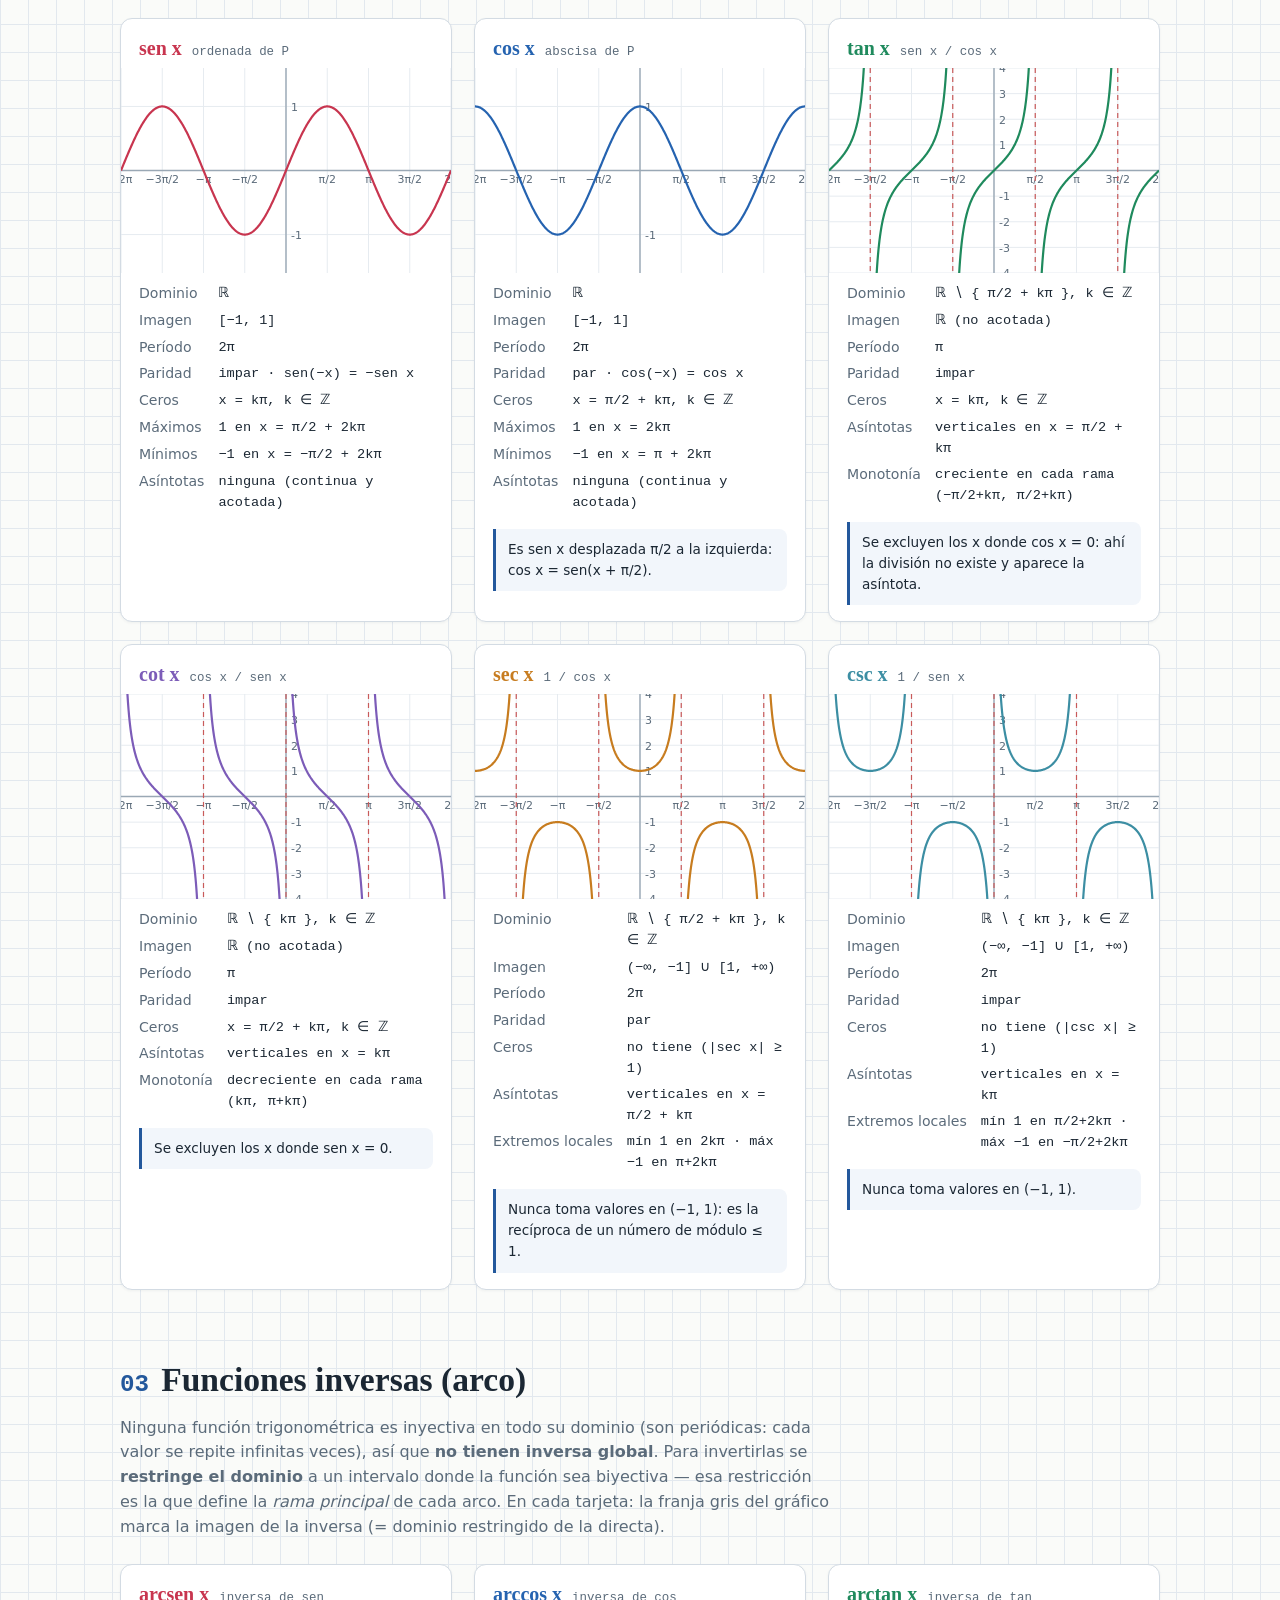
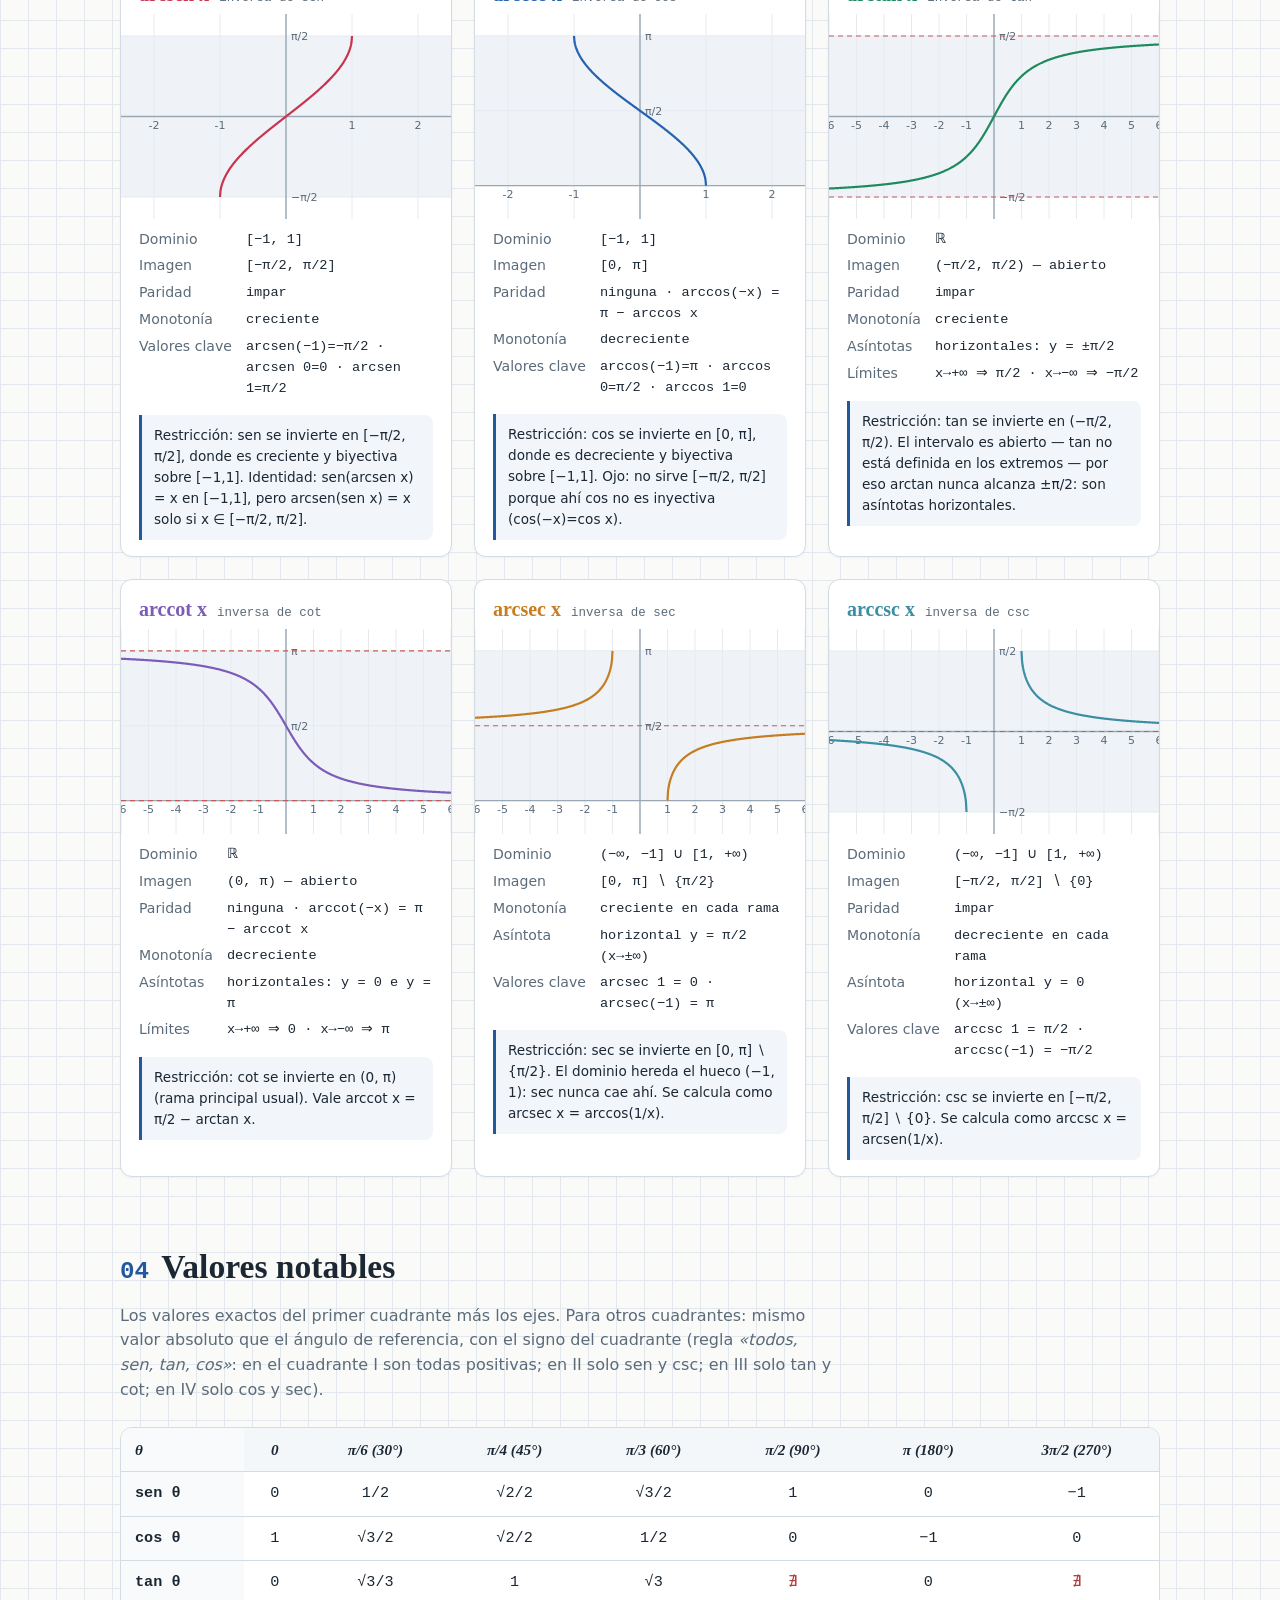
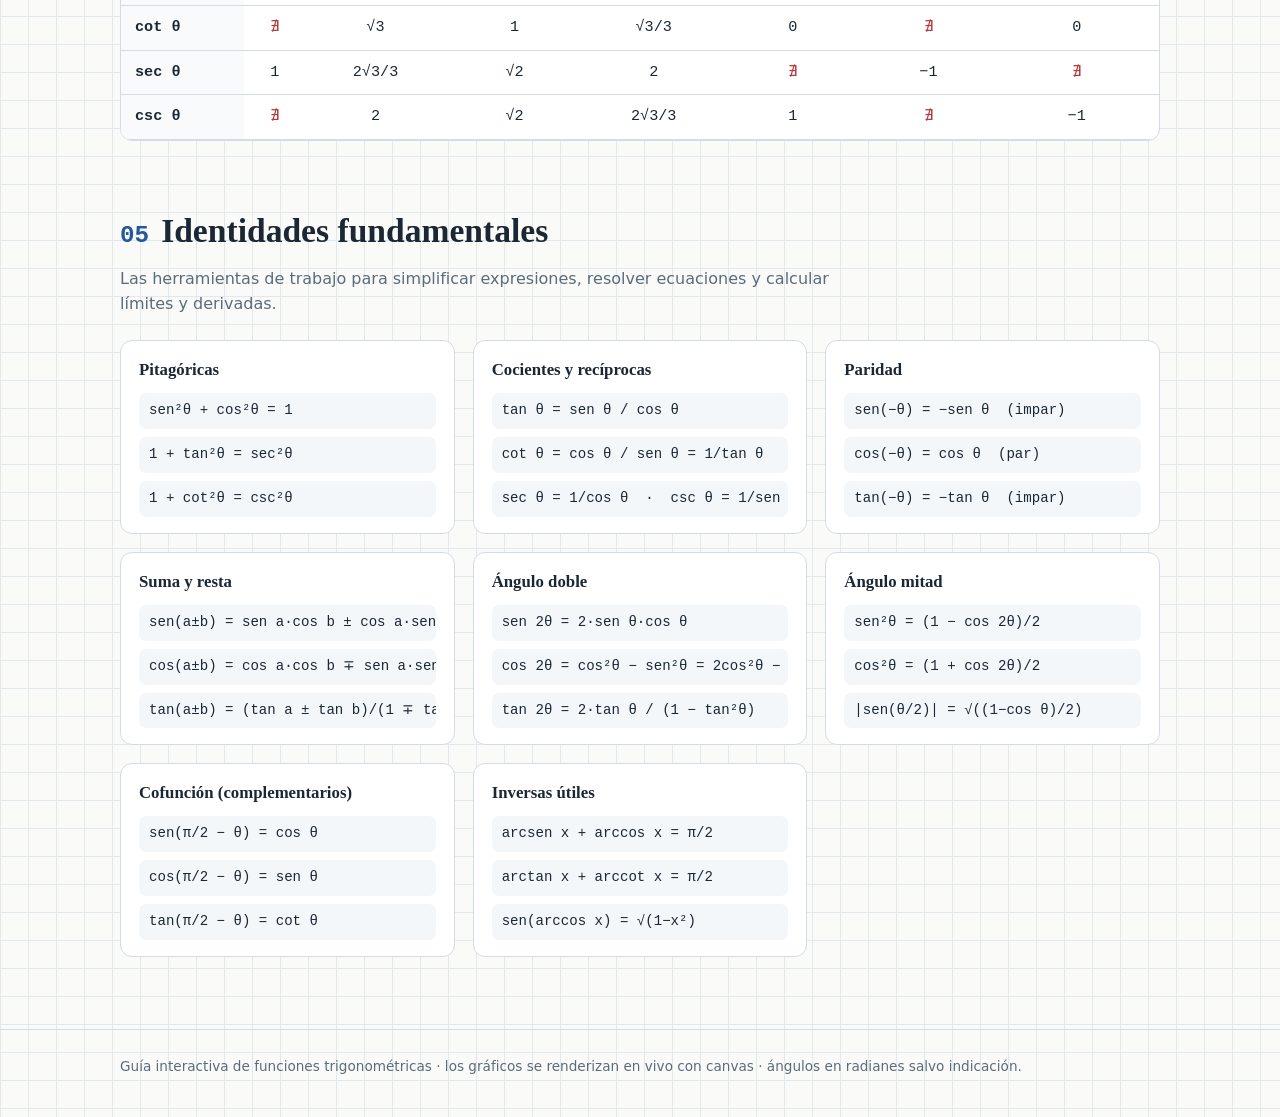
==== commit 3b304e58: "update(analisis): index.html" ====
--- a/analisis/trigonometria/index.html
+++ b/analisis/trigonometria/index.html
@@ -55,8 +55,8 @@
   .sub code, p code, li code, td code{font-family:var(--mono); font-size:.92em; background:#eef2f6; padding:.08em .35em; border-radius:4px}
 
   /* ---------- círculo ---------- */
-  .circle-layout{display:grid; grid-template-columns:minmax(300px,460px) 1fr; gap:26px; align-items:start}
-  @media (max-width:820px){ .circle-layout{grid-template-columns:1fr} }
+  .circle-layout{display:grid; grid-template-columns:minmax(340px,620px) 1fr; gap:26px; align-items:start}
+  @media (max-width:900px){ .circle-layout{grid-template-columns:1fr} }
   .panel{background:var(--card); border:1px solid var(--line); border-radius:12px; padding:18px; box-shadow:0 1px 3px rgba(27,39,51,.05)}
   #circleCanvas{width:100%; height:auto; display:block; touch-action:none; cursor:grab; border-radius:8px}
   .controls{display:flex; flex-wrap:wrap; gap:8px; margin-top:12px; align-items:center}
@@ -85,7 +85,22 @@
     box-shadow:0 1px 3px rgba(27,39,51,.05); display:flex; flex-direction:column}
   .fn-card h3{margin:0; padding:14px 18px 4px; font-family:var(--serif); font-size:1.25rem; display:flex; align-items:baseline; gap:10px}
   .fn-card h3 .def{font-family:var(--mono); font-size:.78rem; color:var(--muted); font-weight:400}
-  .fn-card canvas{width:100%; height:auto; display:block}
+  .fn-card canvas{width:100%; height:auto; display:block; cursor:zoom-in}
+  .fn-card canvas:focus-visible{outline:2px solid var(--accent); outline-offset:-2px}
+
+  /* ---------- lightbox ---------- */
+  dialog.lightbox{border:none; border-radius:14px; padding:0 0 10px; width:min(940px,94vw);
+    background:var(--card); box-shadow:0 18px 50px rgba(27,39,51,.35)}
+  dialog.lightbox::backdrop{background:rgba(27,39,51,.55)}
+  .lb-head{display:flex; justify-content:space-between; align-items:baseline; gap:12px; padding:14px 20px 4px}
+  .lb-head h3{margin:0; font-family:var(--serif); font-size:1.4rem}
+  .lb-head .def{font-family:var(--mono); font-size:.85rem; color:var(--muted); margin-right:auto}
+  .lb-head button{font:inherit; font-size:1rem; line-height:1; border:1px solid var(--line); background:#f4f7fa;
+    color:var(--ink); width:34px; height:34px; border-radius:50%; cursor:pointer; flex-shrink:0}
+  .lb-head button:hover{border-color:var(--accent); color:var(--accent)}
+  .lb-head button:focus-visible{outline:2px solid var(--accent); outline-offset:2px}
+  dialog.lightbox canvas{width:100%; height:auto; display:block}
+  .lb-hint{margin:6px 20px 4px; font-size:.8rem; color:var(--muted)}
   .props{margin:0; padding:10px 18px 16px; display:grid; grid-template-columns:auto 1fr; gap:5px 14px; font-size:.88rem}
   .props dt{color:var(--muted)}
   .props dd{margin:0; font-family:var(--mono); font-size:.85rem; font-variant-numeric:tabular-nums}
@@ -134,11 +149,11 @@
 <section id="circulo">
   <div class="wrap">
     <h2><span class="num">01</span>El círculo trigonométrico</h2>
-    <p class="sub">Sobre la circunferencia de radio 1 centrada en el origen, un ángulo <code>θ</code> (medido desde el semieje positivo x, en sentido antihorario) determina un punto <code>P = (cos θ, sen θ)</code>. De ahí salen las seis funciones: <code>tan θ = sen θ / cos θ</code> se lee sobre la recta tangente vertical <code>x = 1</code>, y <code>cot θ</code> sobre la tangente horizontal <code>y = 1</code>. Las recíprocas son <code>sec θ = 1/cos θ</code> y <code>csc θ = 1/sen θ</code>.</p>
+    <p class="sub">Sobre la circunferencia de radio 1 centrada en el origen, un ángulo <code>θ</code> (medido desde el semieje positivo x, en sentido antihorario) determina un punto <code>P = (cos θ, sen θ)</code>. De ahí salen las seis funciones: <code>tan θ = sen θ / cos θ</code> se lee sobre la recta tangente vertical <code>x = 1</code>, y <code>cot θ</code> sobre la tangente horizontal <code>y = 1</code>. Las recíprocas son <code>sec θ = 1/cos θ</code> y <code>csc θ = 1/sen θ</code>: se leen donde la recta tangente a la circunferencia en P corta al eje x y al eje y respectivamente.</p>
 
     <div class="circle-layout">
       <div class="panel">
-        <canvas id="circleCanvas" width="460" height="460" aria-label="Círculo trigonométrico interactivo: arrastrá para cambiar el ángulo"></canvas>
+        <canvas id="circleCanvas" width="620" height="620" aria-label="Círculo trigonométrico interactivo: arrastrá para cambiar el ángulo"></canvas>
         <div class="controls">
           <button id="btnAnim" aria-pressed="false">▶ Animar</button>
           <label class="toggle"><input type="checkbox" id="chkSnap" checked> ajustar a 15°</label>
@@ -166,6 +181,8 @@
           <span><span class="dot" style="background:var(--cos)"></span>segmento horizontal = cos</span>
           <span><span class="dot" style="background:var(--tan)"></span>sobre x=1 → tan</span>
           <span><span class="dot" style="background:var(--cot)"></span>sobre y=1 → cot</span>
+          <span><span class="dot" style="background:var(--sec)"></span>sobre eje x → sec</span>
+          <span><span class="dot" style="background:var(--csc)"></span>sobre eje y → csc</span>
         </div>
       </div>
     </div>
@@ -477,8 +494,11 @@
     const h = document.createElement('h3');
     h.innerHTML = `<span style="color:${f.color}">${f.name}</span> <span class="def">${f.def}</span>`;
     const cv = document.createElement('canvas');
-    cv.setAttribute('role','img');
-    cv.setAttribute('aria-label','Gráfico de '+f.name);
+    cv.setAttribute('role','button');
+    cv.setAttribute('tabindex','0');
+    cv.setAttribute('aria-label','Gráfico de '+f.name+' — clic para agrandar');
+    cv.addEventListener('click', () => openLightbox(f));
+    cv.addEventListener('keydown', e => { if(e.key==='Enter'||e.key===' '){ e.preventDefault(); openLightbox(f); } });
     const dl = document.createElement('dl'); dl.className = 'props';
     for(const [k,v] of Object.entries(f.props)){
       const dt = document.createElement('dt'); dt.textContent = k;
@@ -492,15 +512,36 @@
     f.canvas = cv;
   }
 }
+const cfgFor = f => Object.assign({ xmin:-TAU, xmax:TAU, xticksPi:true, yticksPi:false }, f.cfg,
+                                  { fn:f.fn, color:f.color });
 function drawAll(){
-  for(const f of [...DIRECT, ...INVERSE]){
-    const cfg = Object.assign({ xmin:-TAU, xmax:TAU, xticksPi:true, yticksPi:false }, f.cfg,
-                              { fn:f.fn, color:f.color });
-    drawGraph(f.canvas, cfg);
-  }
+  for(const f of [...DIRECT, ...INVERSE]) drawGraph(f.canvas, cfgFor(f));
 }
 buildCards(DIRECT,'directGrid');
 buildCards(INVERSE,'inverseGrid');
+
+/* ---------- lightbox para agrandar gráficos ---------- */
+const lb = document.createElement('dialog');
+lb.className = 'lightbox';
+lb.innerHTML = '<div class="lb-head"><h3 id="lbTitle"></h3><span class="def" id="lbDef"></span>' +
+  '<button id="lbClose" aria-label="Cerrar">✕</button></div>' +
+  '<canvas id="lbCanvas" role="img"></canvas>' +
+  '<p class="lb-hint">Esc o clic afuera para cerrar.</p>';
+document.body.append(lb);
+const lbCanvas = lb.querySelector('#lbCanvas');
+let lbCurrent = null;
+function openLightbox(f){
+  lbCurrent = f;
+  lb.querySelector('#lbTitle').textContent = f.name;
+  lb.querySelector('#lbTitle').style.color = f.color;
+  lb.querySelector('#lbDef').textContent = f.def;
+  lbCanvas.setAttribute('aria-label','Gráfico ampliado de '+f.name);
+  lb.showModal();
+  requestAnimationFrame(() => drawGraph(lbCanvas, cfgFor(f)));
+}
+lb.querySelector('#lbClose').addEventListener('click', () => lb.close());
+lb.addEventListener('click', e => { if(e.target === lb) lb.close(); });
+lb.addEventListener('close', () => { lbCurrent = null; });
 
 /* ---------- círculo interactivo ---------- */
 const ccv = document.getElementById('circleCanvas');
@@ -514,13 +555,14 @@
   const W = ccv.clientWidth || 420, H = W;
   ccv.style.height = H+'px';
   const ctx = setupCanvas(ccv, W, H);
-  const cx = W/2, cy = H/2, R = W*0.335;
+  const cx = W/2, cy = H/2, R = W*0.29;
   const px = x => cx + x*R, py = y => cy - y*R;
+  const LIM = 0.5/0.29 - 0.06; // coordenada máxima visible en unidades del círculo
   ctx.clearRect(0,0,W,H);
 
   // grilla fina
   ctx.strokeStyle = C.grid; ctx.lineWidth = 1; ctx.beginPath();
-  for(let v=-1.4; v<=1.4; v+=0.5){ ctx.moveTo(px(v),0); ctx.lineTo(px(v),H); ctx.moveTo(0,py(v)); ctx.lineTo(W,py(v)); }
+  for(let v=-1.5; v<=1.5; v+=0.5){ ctx.moveTo(px(v),0); ctx.lineTo(px(v),H); ctx.moveTo(0,py(v)); ctx.lineTo(W,py(v)); }
   ctx.stroke();
   // ejes
   ctx.strokeStyle = C.axis; ctx.lineWidth = 1.4; ctx.beginPath();
@@ -536,6 +578,28 @@
   const ct = Math.cos(theta), st = Math.sin(theta);
   const tanOK = Math.abs(ct) > 1e-4, cotOK = Math.abs(st) > 1e-4;
   const tn = tanOK ? st/ct : NaN, cn = cotOK ? ct/st : NaN;
+  const sc = tanOK ? 1/ct : NaN, cs = cotOK ? 1/st : NaN;
+  const fontLbl = '600 12px '+getComputedStyle(document.body).fontFamily;
+
+  // recta tangente a la circunferencia en P (corta eje x en sec θ, eje y en csc θ)
+  ctx.strokeStyle = 'rgba(160,170,180,.9)'; ctx.lineWidth = 1; ctx.setLineDash([4,4]); ctx.beginPath();
+  ctx.moveTo(px(ct - 3*(-st)), py(st - 3*ct));
+  ctx.lineTo(px(ct + 3*(-st)), py(st + 3*ct));
+  ctx.stroke(); ctx.setLineDash([]);
+  // sec: sobre el eje x, desde el origen hasta donde la tangente corta al eje
+  if(tanOK && Math.abs(sc) <= LIM){
+    ctx.strokeStyle = C.sec; ctx.lineWidth = 5; ctx.lineCap='round'; ctx.beginPath();
+    ctx.moveTo(cx, cy+7); ctx.lineTo(px(sc), cy+7); ctx.stroke();
+    ctx.fillStyle = C.sec; ctx.font = fontLbl; ctx.textAlign='center'; ctx.textBaseline='top';
+    ctx.fillText('sec θ', px(sc/2), cy+12);
+  }
+  // csc: sobre el eje y, desde el origen hasta donde la tangente corta al eje
+  if(cotOK && Math.abs(cs) <= LIM){
+    ctx.strokeStyle = C.csc; ctx.lineWidth = 5; ctx.lineCap='round'; ctx.beginPath();
+    ctx.moveTo(cx-7, cy); ctx.lineTo(cx-7, py(cs)); ctx.stroke();
+    ctx.fillStyle = C.csc; ctx.font = fontLbl; ctx.textAlign='right'; ctx.textBaseline='middle';
+    ctx.fillText('csc θ', cx-13, py(cs/2));
+  }
 
   // arco del ángulo
   ctx.strokeStyle = C.muted; ctx.lineWidth = 1.6; ctx.beginPath();
@@ -550,18 +614,22 @@
   ctx.strokeStyle = C.sin; ctx.beginPath();
   ctx.moveTo(px(ct),cy); ctx.lineTo(px(ct),py(st)); ctx.stroke();
   // tan: sobre la recta x=1 (prolongación del radio)
-  if(tanOK && Math.abs(tn) <= 1.55/0.335){
+  if(tanOK && Math.abs(tn) <= LIM){
     ctx.strokeStyle = 'rgba(160,170,180,.8)'; ctx.lineWidth = 1; ctx.setLineDash([3,3]); ctx.beginPath();
     ctx.moveTo(cx,cy); ctx.lineTo(px(1),py(tn)); ctx.stroke(); ctx.setLineDash([]);
-    ctx.strokeStyle = C.tan; ctx.lineWidth = 4; ctx.beginPath();
+    ctx.strokeStyle = C.tan; ctx.lineWidth = 4; ctx.lineCap='round'; ctx.beginPath();
     ctx.moveTo(px(1),cy); ctx.lineTo(px(1),py(tn)); ctx.stroke();
+    ctx.fillStyle = C.tan; ctx.font = fontLbl; ctx.textAlign='left'; ctx.textBaseline='middle';
+    ctx.fillText('tan θ', px(1)+7, py(tn/2));
   }
   // cot: sobre la recta y=1
-  if(cotOK && Math.abs(cn) <= 1.55/0.335){
+  if(cotOK && Math.abs(cn) <= LIM){
     ctx.strokeStyle = 'rgba(160,170,180,.8)'; ctx.lineWidth = 1; ctx.setLineDash([3,3]); ctx.beginPath();
     ctx.moveTo(cx,cy); ctx.lineTo(px(cn),py(1)); ctx.stroke(); ctx.setLineDash([]);
-    ctx.strokeStyle = C.cot; ctx.lineWidth = 4; ctx.beginPath();
+    ctx.strokeStyle = C.cot; ctx.lineWidth = 4; ctx.lineCap='round'; ctx.beginPath();
     ctx.moveTo(cx,py(1)); ctx.lineTo(px(cn),py(1)); ctx.stroke();
+    ctx.fillStyle = C.cot; ctx.font = fontLbl; ctx.textAlign='center'; ctx.textBaseline='bottom';
+    ctx.fillText('cot θ', px(cn/2), py(1)-6);
   }
   // punto P
   ctx.fillStyle = C.ink; ctx.beginPath();
@@ -659,7 +727,7 @@
 let rzTimer = null;
 addEventListener('resize', () => {
   clearTimeout(rzTimer);
-  rzTimer = setTimeout(() => { drawAll(); render(); }, 120);
+  rzTimer = setTimeout(() => { drawAll(); render(); if(lb.open && lbCurrent) drawGraph(lbCanvas, cfgFor(lbCurrent)); }, 120);
 });
 requestAnimationFrame(() => { drawAll(); render(); });
 })();
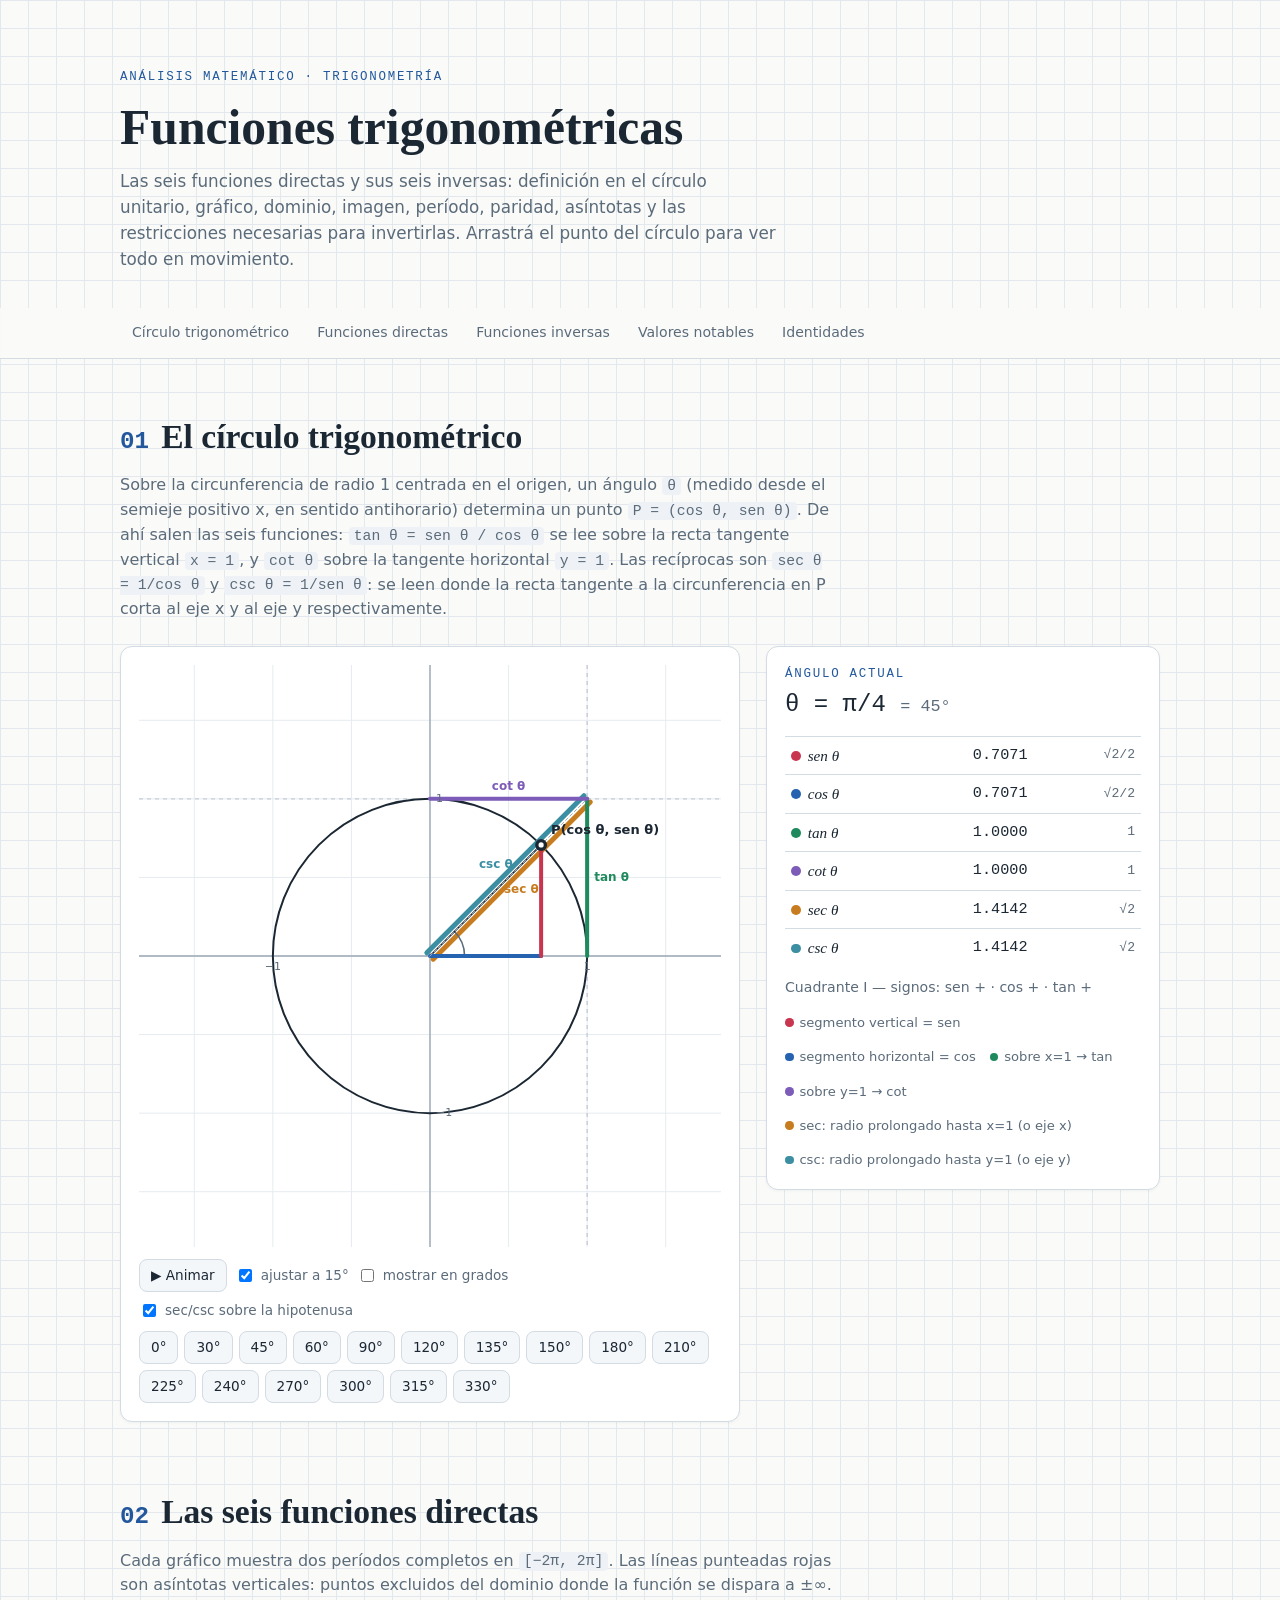
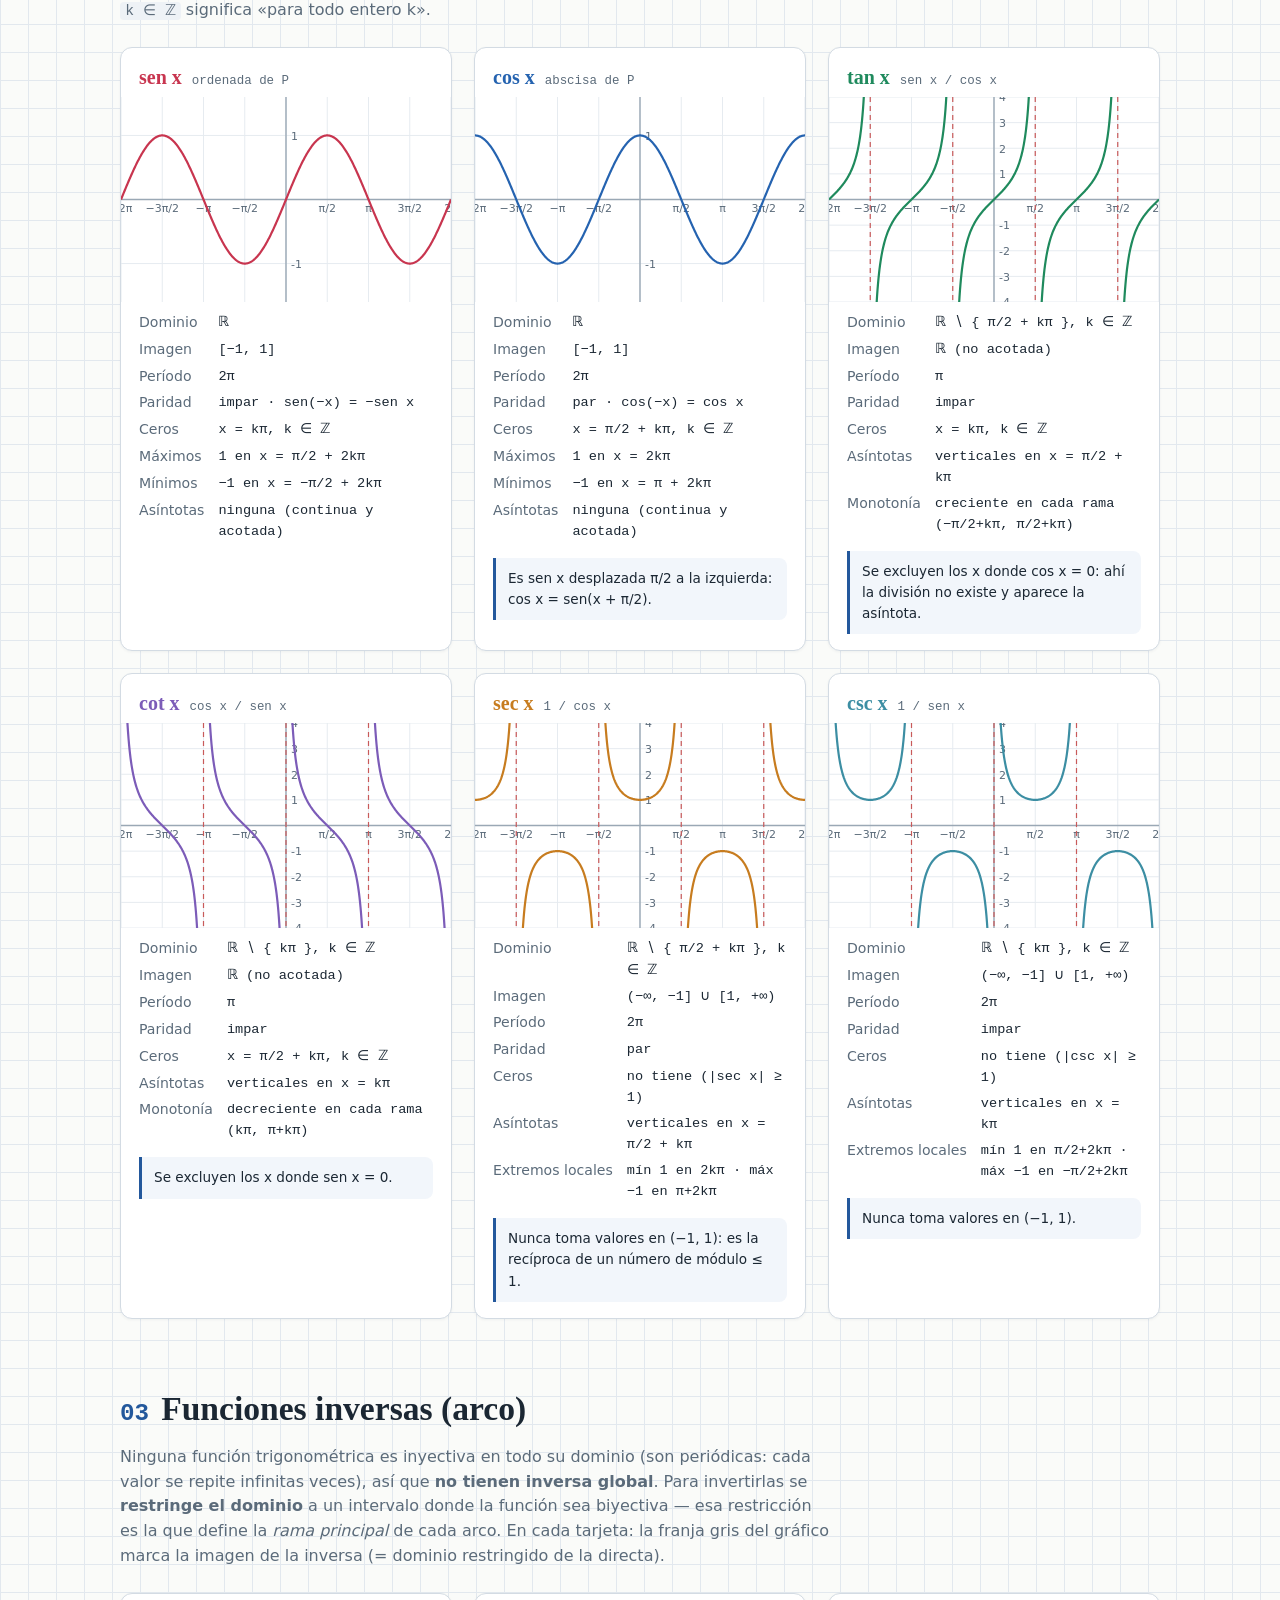
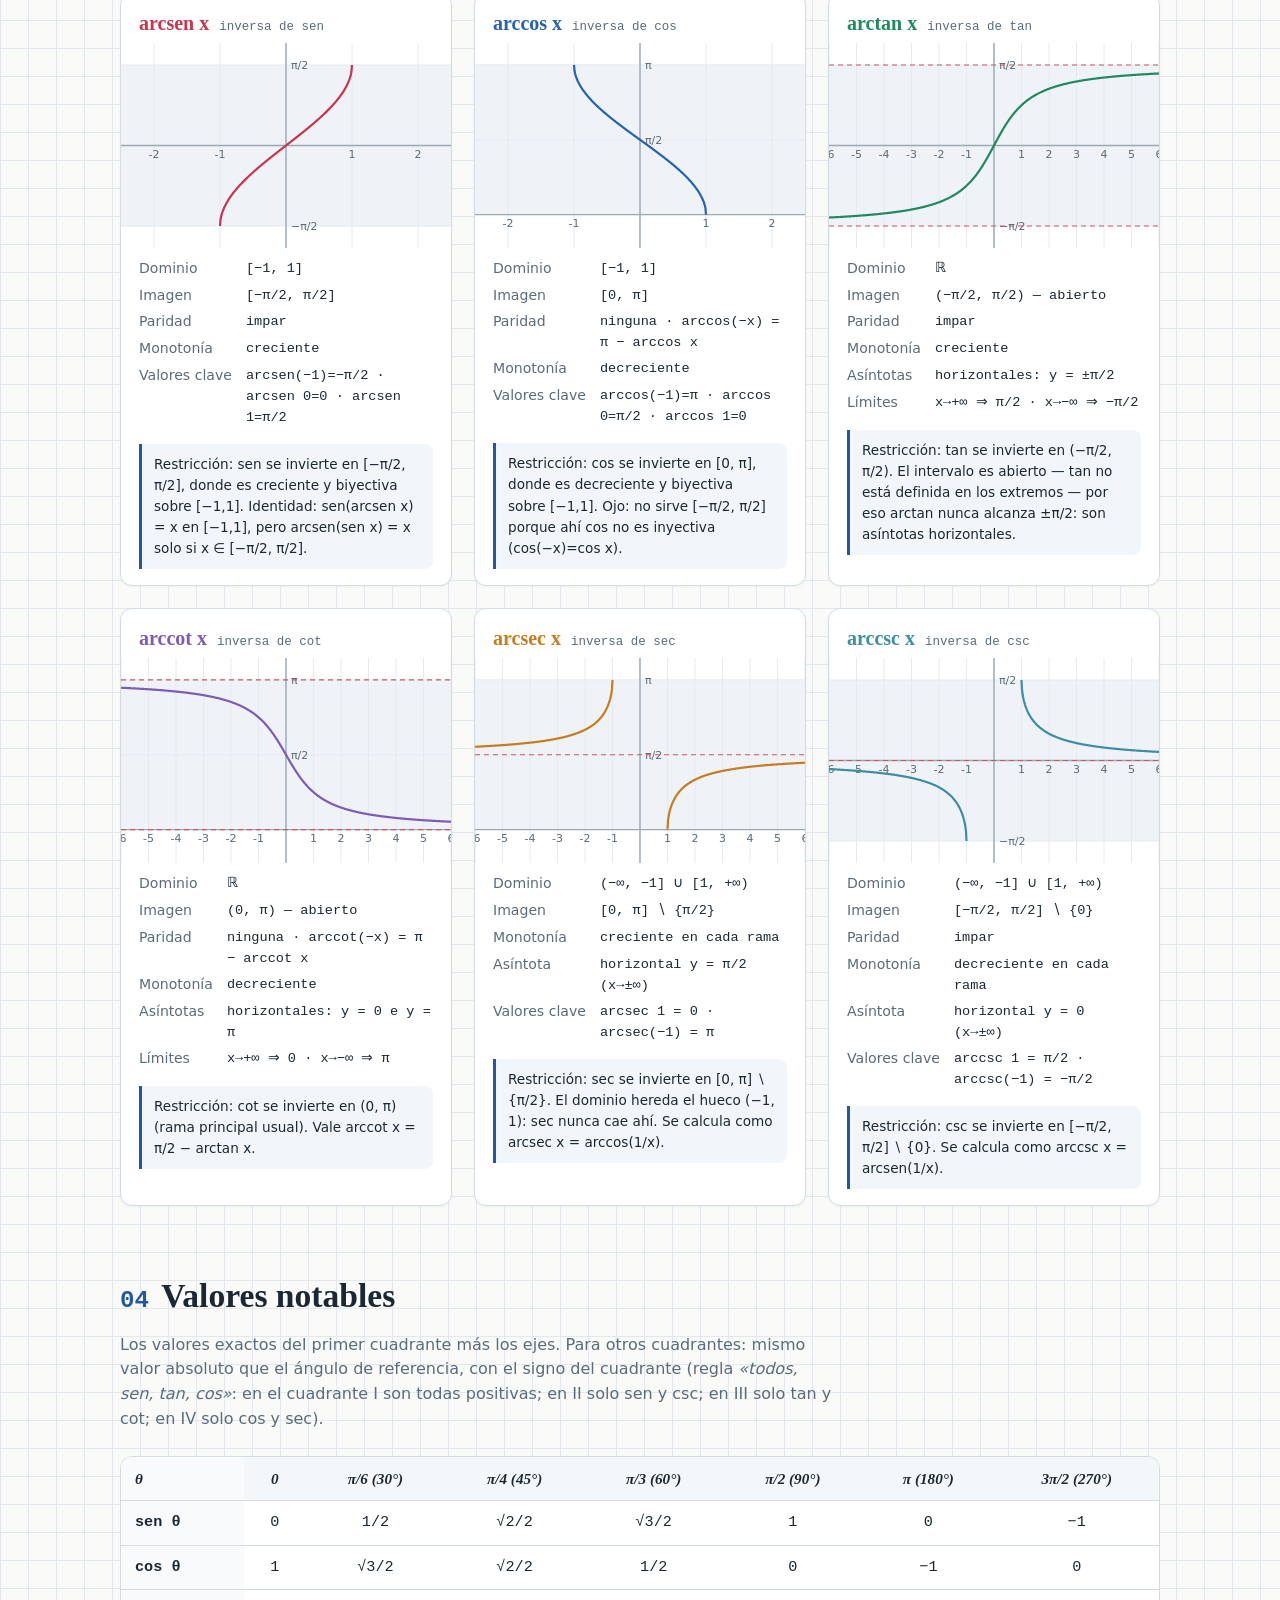
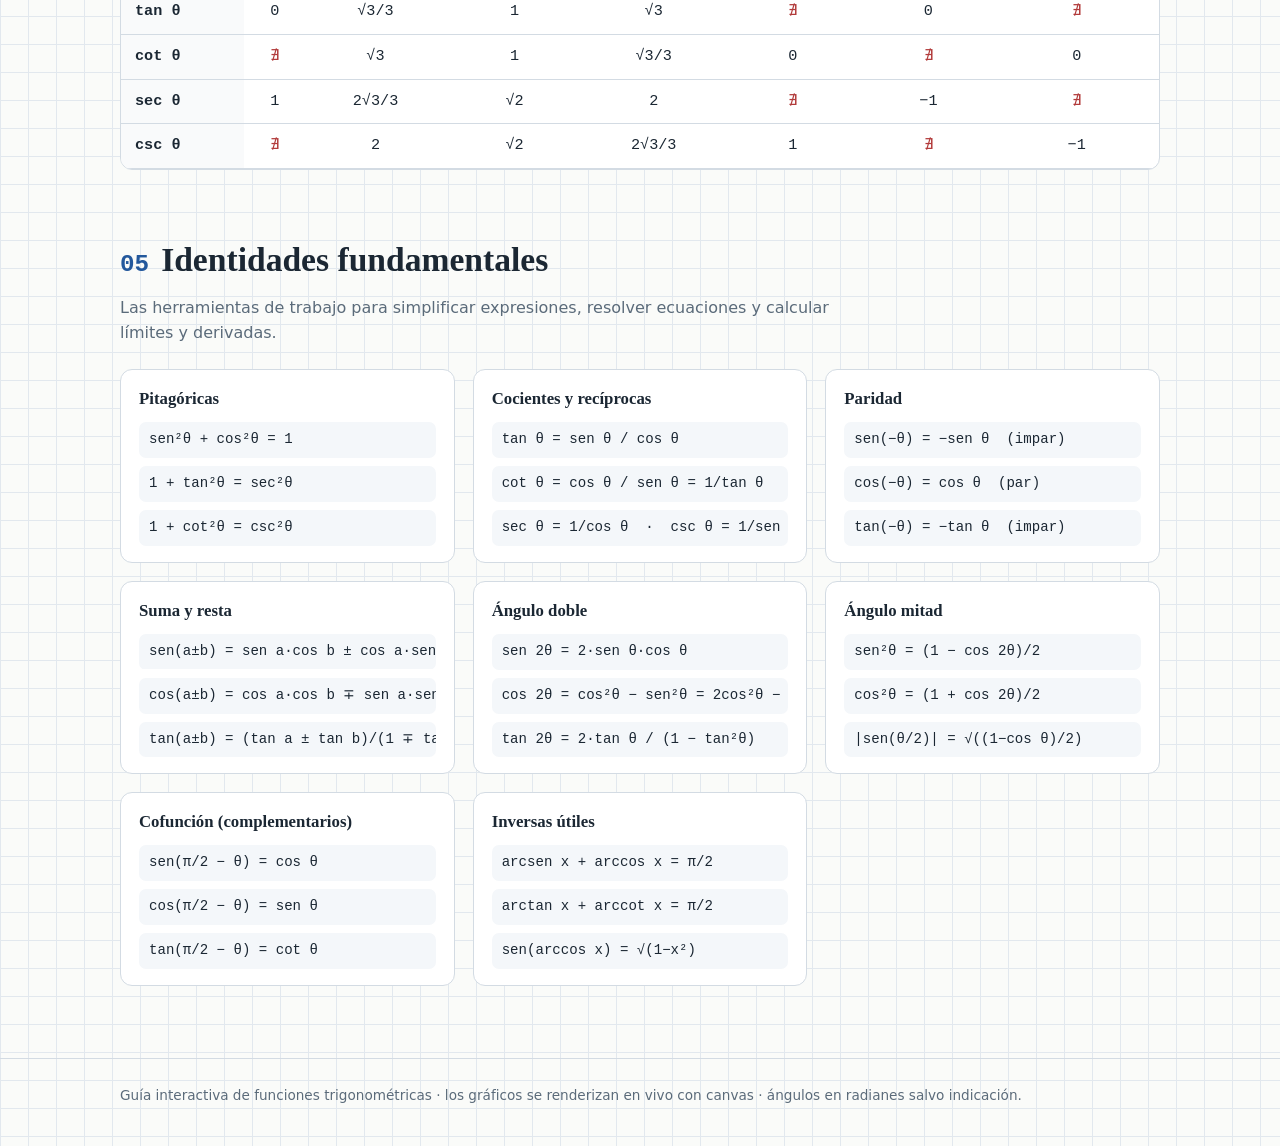
==== commit b5b2f466: "update(analisis): index.html" ====
--- a/analisis/trigonometria/index.html
+++ b/analisis/trigonometria/index.html
@@ -158,6 +158,7 @@
           <button id="btnAnim" aria-pressed="false">▶ Animar</button>
           <label class="toggle"><input type="checkbox" id="chkSnap" checked> ajustar a 15°</label>
           <label class="toggle"><input type="checkbox" id="chkDeg"> mostrar en grados</label>
+          <label class="toggle"><input type="checkbox" id="chkHyp" checked> sec/csc sobre la hipotenusa</label>
         </div>
         <div class="angle-btns" id="angleBtns" aria-label="Ángulos notables"></div>
       </div>
@@ -181,8 +182,8 @@
           <span><span class="dot" style="background:var(--cos)"></span>segmento horizontal = cos</span>
           <span><span class="dot" style="background:var(--tan)"></span>sobre x=1 → tan</span>
           <span><span class="dot" style="background:var(--cot)"></span>sobre y=1 → cot</span>
-          <span><span class="dot" style="background:var(--sec)"></span>sobre eje x → sec</span>
-          <span><span class="dot" style="background:var(--csc)"></span>sobre eje y → csc</span>
+          <span><span class="dot" style="background:var(--sec)"></span>sec: radio prolongado hasta x=1 (o eje x)</span>
+          <span><span class="dot" style="background:var(--csc)"></span>csc: radio prolongado hasta y=1 (o eje y)</span>
         </div>
       </div>
     </div>
@@ -555,9 +556,9 @@
   const W = ccv.clientWidth || 420, H = W;
   ccv.style.height = H+'px';
   const ctx = setupCanvas(ccv, W, H);
-  const cx = W/2, cy = H/2, R = W*0.29;
+  const cx = W/2, cy = H/2, R = W*0.27;
   const px = x => cx + x*R, py = y => cy - y*R;
-  const LIM = 0.5/0.29 - 0.06; // coordenada máxima visible en unidades del círculo
+  const LIM = 0.5/0.27 - 0.06; // coordenada máxima visible (≈1.79: entra sec 60° = 2 recortada, tan 60° = √3 completa)
   ctx.clearRect(0,0,W,H);
 
   // grilla fina
@@ -580,25 +581,55 @@
   const tn = tanOK ? st/ct : NaN, cn = cotOK ? ct/st : NaN;
   const sc = tanOK ? 1/ct : NaN, cs = cotOK ? 1/st : NaN;
   const fontLbl = '600 12px '+getComputedStyle(document.body).fontFamily;
-
-  // recta tangente a la circunferencia en P (corta eje x en sec θ, eje y en csc θ)
-  ctx.strokeStyle = 'rgba(160,170,180,.9)'; ctx.lineWidth = 1; ctx.setLineDash([4,4]); ctx.beginPath();
-  ctx.moveTo(px(ct - 3*(-st)), py(st - 3*ct));
-  ctx.lineTo(px(ct + 3*(-st)), py(st + 3*ct));
-  ctx.stroke(); ctx.setLineDash([]);
-  // sec: sobre el eje x, desde el origen hasta donde la tangente corta al eje
-  if(tanOK && Math.abs(sc) <= LIM){
-    ctx.strokeStyle = C.sec; ctx.lineWidth = 5; ctx.lineCap='round'; ctx.beginPath();
-    ctx.moveTo(cx, cy+7); ctx.lineTo(px(sc), cy+7); ctx.stroke();
-    ctx.fillStyle = C.sec; ctx.font = fontLbl; ctx.textAlign='center'; ctx.textBaseline='top';
-    ctx.fillText('sec θ', px(sc/2), cy+12);
-  }
-  // csc: sobre el eje y, desde el origen hasta donde la tangente corta al eje
-  if(cotOK && Math.abs(cs) <= LIM){
-    ctx.strokeStyle = C.csc; ctx.lineWidth = 5; ctx.lineCap='round'; ctx.beginPath();
-    ctx.moveTo(cx-7, cy); ctx.lineTo(cx-7, py(cs)); ctx.stroke();
-    ctx.fillStyle = C.csc; ctx.font = fontLbl; ctx.textAlign='right'; ctx.textBaseline='middle';
-    ctx.fillText('csc θ', cx-13, py(cs/2));
+  const clamp = v => Math.max(-LIM, Math.min(LIM, v));
+  // punta de flecha: marca que el segmento continúa fuera del área visible
+  const arrowHead = (x, y, ux, uy, color) => {
+    ctx.fillStyle = color; ctx.beginPath();
+    ctx.moveTo(x + ux*10, y + uy*10);
+    ctx.lineTo(x - uy*5.5, y + ux*5.5);
+    ctx.lineTo(x + uy*5.5, y - ux*5.5);
+    ctx.closePath(); ctx.fill();
+  };
+
+  if(document.getElementById('chkHyp').checked){
+    // sec y csc medidos sobre la hipotenusa: el radio prolongado hasta x=1 mide |sec θ|
+    // (termina en (1, tan θ)) y hasta y=1 mide |csc θ| (termina en (cot θ, 1)).
+    const segHyp = (x2, y2, color, off, label) => {
+      const m = Math.max(Math.abs(x2), Math.abs(y2));
+      const s = m > LIM ? LIM/m : 1, cut = s < 1;
+      const bx = px(x2*s), by = py(y2*s);
+      let dx = bx-cx, dy = by-cy; const L = Math.hypot(dx,dy)||1; dx/=L; dy/=L;
+      const ox = -dy*off, oy = dx*off;
+      ctx.strokeStyle = color; ctx.lineWidth = 5; ctx.lineCap='round'; ctx.beginPath();
+      ctx.moveTo(cx+ox, cy+oy); ctx.lineTo(bx+ox, by+oy); ctx.stroke();
+      if(cut) arrowHead(bx+ox, by+oy, dx, dy, color);
+      ctx.fillStyle = color; ctx.font = fontLbl; ctx.textAlign='center'; ctx.textBaseline='middle';
+      ctx.fillText(label, (cx+bx)/2 + ox*4, (cy+by)/2 + oy*4);
+    };
+    if(tanOK) segHyp(1, tn, C.sec, 4.5, 'sec θ');
+    if(cotOK) segHyp(cn, 1, C.csc, -4.5, 'csc θ');
+  } else {
+    // alternativa: recta tangente en P — corta eje x en (sec θ, 0) y eje y en (0, csc θ)
+    ctx.strokeStyle = 'rgba(160,170,180,.9)'; ctx.lineWidth = 1; ctx.setLineDash([4,4]); ctx.beginPath();
+    ctx.moveTo(px(ct - 3*(-st)), py(st - 3*ct));
+    ctx.lineTo(px(ct + 3*(-st)), py(st + 3*ct));
+    ctx.stroke(); ctx.setLineDash([]);
+    if(tanOK){
+      const scC = clamp(sc), cut = Math.abs(sc) > LIM;
+      ctx.strokeStyle = C.sec; ctx.lineWidth = 5; ctx.lineCap='round'; ctx.beginPath();
+      ctx.moveTo(cx, cy+7); ctx.lineTo(px(scC), cy+7); ctx.stroke();
+      if(cut) arrowHead(px(scC), cy+7, Math.sign(sc), 0, C.sec);
+      ctx.fillStyle = C.sec; ctx.font = fontLbl; ctx.textAlign='center'; ctx.textBaseline='top';
+      ctx.fillText('sec θ', px(scC/2), cy+12);
+    }
+    if(cotOK){
+      const csC = clamp(cs), cut = Math.abs(cs) > LIM;
+      ctx.strokeStyle = C.csc; ctx.lineWidth = 5; ctx.lineCap='round'; ctx.beginPath();
+      ctx.moveTo(cx-7, cy); ctx.lineTo(cx-7, py(csC)); ctx.stroke();
+      if(cut) arrowHead(cx-7, py(csC), 0, -Math.sign(cs), C.csc);
+      ctx.fillStyle = C.csc; ctx.font = fontLbl; ctx.textAlign='right'; ctx.textBaseline='middle';
+      ctx.fillText('csc θ', cx-13, py(csC/2));
+    }
   }
 
   // arco del ángulo
@@ -614,22 +645,26 @@
   ctx.strokeStyle = C.sin; ctx.beginPath();
   ctx.moveTo(px(ct),cy); ctx.lineTo(px(ct),py(st)); ctx.stroke();
   // tan: sobre la recta x=1 (prolongación del radio)
-  if(tanOK && Math.abs(tn) <= LIM){
+  if(tanOK){
+    const tnC = clamp(tn), cut = Math.abs(tn) > LIM;
     ctx.strokeStyle = 'rgba(160,170,180,.8)'; ctx.lineWidth = 1; ctx.setLineDash([3,3]); ctx.beginPath();
     ctx.moveTo(cx,cy); ctx.lineTo(px(1),py(tn)); ctx.stroke(); ctx.setLineDash([]);
     ctx.strokeStyle = C.tan; ctx.lineWidth = 4; ctx.lineCap='round'; ctx.beginPath();
-    ctx.moveTo(px(1),cy); ctx.lineTo(px(1),py(tn)); ctx.stroke();
+    ctx.moveTo(px(1),cy); ctx.lineTo(px(1),py(tnC)); ctx.stroke();
+    if(cut) arrowHead(px(1), py(tnC), 0, -Math.sign(tn), C.tan);
     ctx.fillStyle = C.tan; ctx.font = fontLbl; ctx.textAlign='left'; ctx.textBaseline='middle';
-    ctx.fillText('tan θ', px(1)+7, py(tn/2));
+    ctx.fillText('tan θ', px(1)+7, py(tnC/2));
   }
   // cot: sobre la recta y=1
-  if(cotOK && Math.abs(cn) <= LIM){
+  if(cotOK){
+    const cnC = clamp(cn), cut = Math.abs(cn) > LIM;
     ctx.strokeStyle = 'rgba(160,170,180,.8)'; ctx.lineWidth = 1; ctx.setLineDash([3,3]); ctx.beginPath();
     ctx.moveTo(cx,cy); ctx.lineTo(px(cn),py(1)); ctx.stroke(); ctx.setLineDash([]);
     ctx.strokeStyle = C.cot; ctx.lineWidth = 4; ctx.lineCap='round'; ctx.beginPath();
-    ctx.moveTo(cx,py(1)); ctx.lineTo(px(cn),py(1)); ctx.stroke();
+    ctx.moveTo(cx,py(1)); ctx.lineTo(px(cnC),py(1)); ctx.stroke();
+    if(cut) arrowHead(px(cnC), py(1), Math.sign(cn), 0, C.cot);
     ctx.fillStyle = C.cot; ctx.font = fontLbl; ctx.textAlign='center'; ctx.textBaseline='bottom';
-    ctx.fillText('cot θ', px(cn/2), py(1)-6);
+    ctx.fillText('cot θ', px(cnC/2), py(1)-6);
   }
   // punto P
   ctx.fillStyle = C.ink; ctx.beginPath();
@@ -722,6 +757,7 @@
   rafId = requestAnimationFrame(step);
 });
 chkDeg.addEventListener('change', updateReadout);
+document.getElementById('chkHyp').addEventListener('change', render);
 
 /* ---------- resize ---------- */
 let rzTimer = null;
